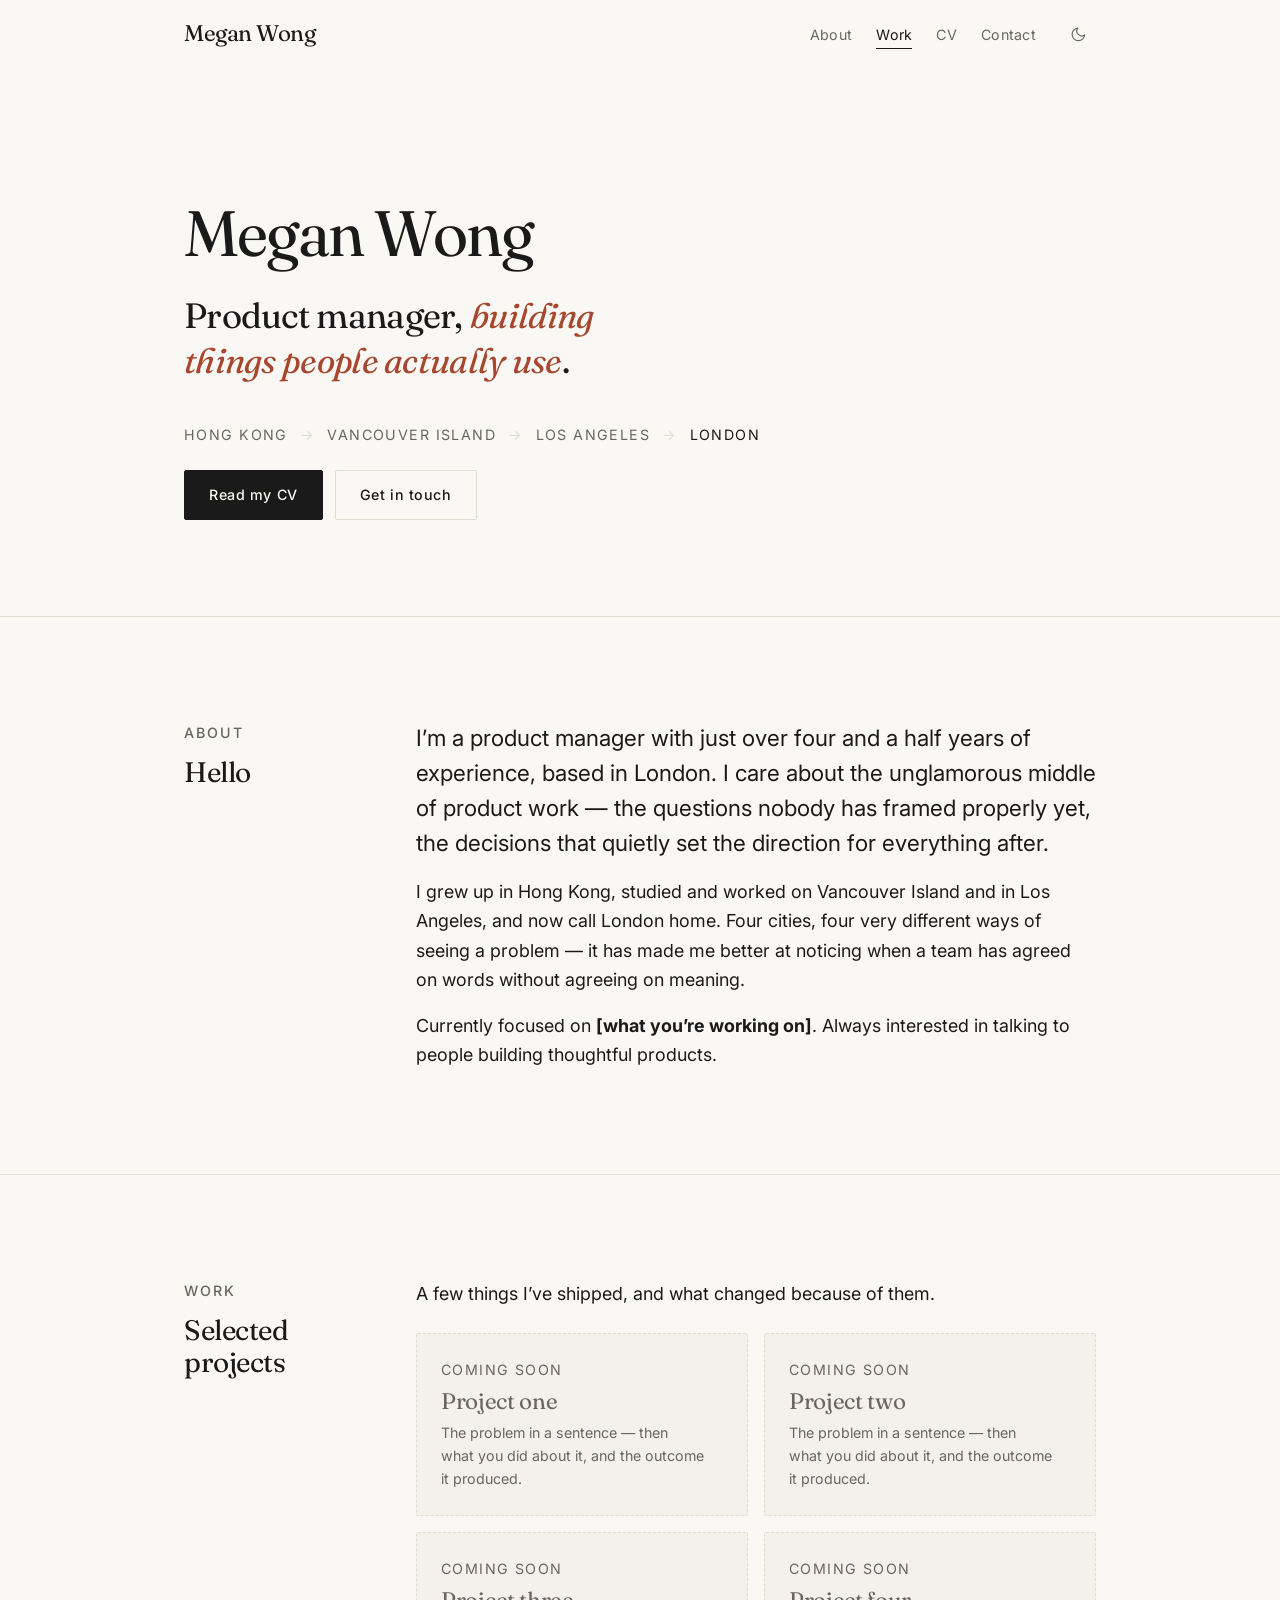
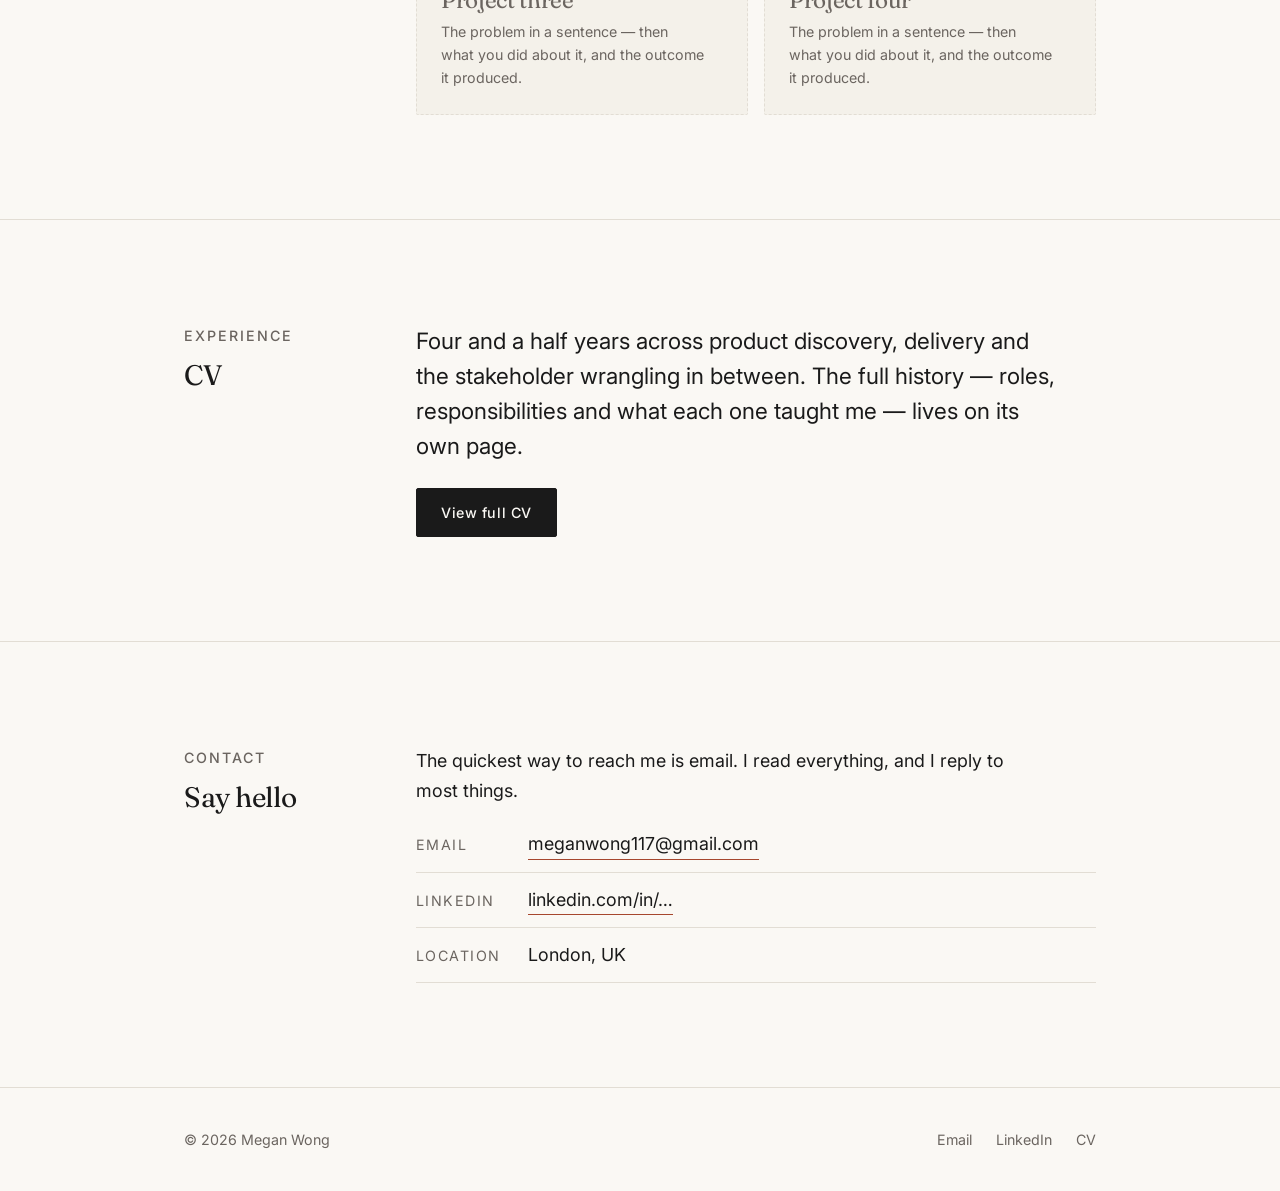
==== index.html @ 3a2e842f "Build site layout and theme, plus GitHub Pages deployment Static HTML and CSS with no build step: th" ====
<!DOCTYPE html>
<html lang="en-GB">
  <head>
    <meta charset="utf-8" />
    <meta name="viewport" content="width=device-width, initial-scale=1" />

    <title>Megan Wong — Product Manager, London</title>
    <meta
      name="description"
      content="Megan Wong is a product manager based in London, UK, by way of Hong Kong, Vancouver Island and Los Angeles."
    />
    <link rel="canonical" href="https://meganwong.me/" />

    <!-- Open Graph / social -->
    <meta property="og:type" content="website" />
    <meta property="og:site_name" content="Megan Wong" />
    <meta property="og:title" content="Megan Wong — Product Manager, London" />
    <meta
      property="og:description"
      content="Product manager based in London, UK, by way of Hong Kong, Vancouver Island and Los Angeles."
    />
    <meta property="og:url" content="https://meganwong.me/" />
    <meta property="og:locale" content="en_GB" />
    <meta name="twitter:card" content="summary" />
    <meta name="twitter:title" content="Megan Wong — Product Manager, London" />
    <meta
      name="twitter:description"
      content="Product manager based in London, UK, by way of Hong Kong, Vancouver Island and Los Angeles."
    />

    <meta name="theme-color" content="#faf8f4" media="(prefers-color-scheme: light)" />
    <meta name="theme-color" content="#16150f" media="(prefers-color-scheme: dark)" />

    <link rel="icon" href="/assets/img/favicon.svg" type="image/svg+xml" />
    <link rel="apple-touch-icon" href="/assets/img/favicon.svg" />

    <!-- Fonts. System fallbacks are declared in CSS, so the page is readable
         immediately even if these never arrive. -->
    <link rel="preconnect" href="https://fonts.googleapis.com" />
    <link rel="preconnect" href="https://fonts.gstatic.com" crossorigin />
    <link
      href="https://fonts.googleapis.com/css2?family=Fraunces:ital,opsz,wght@0,9..144,300..600;1,9..144,300..500&family=Inter:wght@400;500&display=swap"
      rel="stylesheet"
    />

    <link rel="stylesheet" href="/assets/css/style.css" />

    <!-- Applied before first paint to avoid a theme flash -->
    <script>
      (function () {
        document.documentElement.classList.add("js");
        try {
          var stored = localStorage.getItem("theme");
          if (stored === "dark" || stored === "light") {
            document.documentElement.setAttribute("data-theme", stored);
          }
        } catch (e) {}
      })();
    </script>

    <script type="application/ld+json">
      {
        "@context": "https://schema.org",
        "@type": "Person",
        "name": "Megan Wong",
        "url": "https://meganwong.me/",
        "jobTitle": "Product Manager",
        "address": {
          "@type": "PostalAddress",
          "addressLocality": "London",
          "addressCountry": "GB"
        }
      }
    </script>
  </head>

  <body>
    <a class="skip-link" href="#main">Skip to content</a>

    <header class="site-header" data-header>
      <div class="wrap site-header__inner">
        <a class="wordmark" href="/">Megan Wong</a>

        <nav class="nav" aria-label="Primary">
          <ul class="nav__list" data-nav-list>
            <li><a class="nav__link" href="#about">About</a></li>
            <li><a class="nav__link" href="#work">Work</a></li>
            <li><a class="nav__link" href="/cv/">CV</a></li>
            <li><a class="nav__link" href="#contact">Contact</a></li>
          </ul>
        </nav>

        <div class="site-header__actions">
          <button
            class="theme-toggle"
            type="button"
            data-theme-toggle
            aria-label="Switch between light and dark theme"
          >
            <svg class="icon-moon" viewBox="0 0 24 24" fill="none" stroke="currentColor" stroke-width="1.6" stroke-linecap="round" stroke-linejoin="round" aria-hidden="true">
              <path d="M21 12.79A9 9 0 1 1 11.21 3 7 7 0 0 0 21 12.79z" />
            </svg>
            <svg class="icon-sun" viewBox="0 0 24 24" fill="none" stroke="currentColor" stroke-width="1.6" stroke-linecap="round" stroke-linejoin="round" aria-hidden="true">
              <circle cx="12" cy="12" r="4" />
              <path d="M12 2v2M12 20v2M4.93 4.93l1.41 1.41M17.66 17.66l1.41 1.41M2 12h2M20 12h2M6.34 17.66l-1.41 1.41M19.07 4.93l-1.41 1.41" />
            </svg>
          </button>

          <button
            class="nav__toggle"
            type="button"
            data-nav-toggle
            aria-expanded="false"
            aria-label="Menu"
          >
            <svg class="icon-open" viewBox="0 0 24 24" fill="none" stroke="currentColor" stroke-width="1.6" stroke-linecap="round" aria-hidden="true">
              <path d="M4 7h16M4 12h16M4 17h16" />
            </svg>
            <svg class="icon-close" viewBox="0 0 24 24" fill="none" stroke="currentColor" stroke-width="1.6" stroke-linecap="round" aria-hidden="true">
              <path d="M6 6l12 12M18 6L6 18" />
            </svg>
          </button>
        </div>
      </div>
    </header>

    <main id="main">
      <!-- ============================ Hero ============================ -->
      <section class="hero">
        <div class="wrap">
          <h1 class="hero__name">Megan Wong</h1>

          <p class="hero__lede">
            Product manager, <em>building things people actually use</em>.
          </p>

          <ul class="trail" aria-label="Places I have lived">
            <li>Hong Kong</li>
            <li>Vancouver Island</li>
            <li>Los Angeles</li>
            <li>London</li>
          </ul>

          <div class="button-row">
            <a class="button" href="/cv/">Read my CV</a>
            <a class="button button--ghost" href="#contact">Get in touch</a>
          </div>
        </div>
      </section>

      <!-- ============================ About ============================ -->
      <section class="section" id="about" data-reveal>
        <div class="wrap section__grid">
          <div class="section__head">
            <span class="eyebrow">About</span>
            <h2 class="section__title">Hello</h2>
          </div>

          <div class="prose">
            <!-- TODO: replace with Megan's own words -->
            <p>
              I&rsquo;m a product manager with just over four and a half years of
              experience, based in London. I care about the unglamorous middle of
              product work &mdash; the questions nobody has framed properly yet, the
              decisions that quietly set the direction for everything after.
            </p>
            <p>
              I grew up in Hong Kong, studied and worked on Vancouver Island and in
              Los Angeles, and now call London home. Four cities, four very different
              ways of seeing a problem &mdash; it has made me better at noticing when a
              team has agreed on words without agreeing on meaning.
            </p>
            <p>
              <!-- TODO: what you're working on now, what you want next -->
              Currently focused on <strong>[what you&rsquo;re working on]</strong>. Always
              interested in talking to people building thoughtful products.
            </p>
          </div>
        </div>
      </section>

      <!-- ============================ Work ============================= -->
      <section class="section" id="work" data-reveal>
        <div class="wrap section__grid">
          <div class="section__head">
            <span class="eyebrow">Work</span>
            <h2 class="section__title">Selected projects</h2>
          </div>

          <div>
            <p class="prose mb-m">
              <!-- TODO: replace or delete this intro -->
              A few things I&rsquo;ve shipped, and what changed because of them.
            </p>

            <!-- TODO: replace each card. Keep the structure, swap the words.
                 Delete .card--placeholder once a card has real content. -->
            <ul class="cards">
              <li class="card card--placeholder">
                <span class="card__meta">Coming soon</span>
                <h3 class="card__title">Project one</h3>
                <p class="card__body">
                  The problem in a sentence &mdash; then what you did about it, and
                  the outcome it produced.
                </p>
              </li>

              <li class="card card--placeholder">
                <span class="card__meta">Coming soon</span>
                <h3 class="card__title">Project two</h3>
                <p class="card__body">
                  The problem in a sentence &mdash; then what you did about it, and
                  the outcome it produced.
                </p>
              </li>

              <li class="card card--placeholder">
                <span class="card__meta">Coming soon</span>
                <h3 class="card__title">Project three</h3>
                <p class="card__body">
                  The problem in a sentence &mdash; then what you did about it, and
                  the outcome it produced.
                </p>
              </li>

              <li class="card card--placeholder">
                <span class="card__meta">Coming soon</span>
                <h3 class="card__title">Project four</h3>
                <p class="card__body">
                  The problem in a sentence &mdash; then what you did about it, and
                  the outcome it produced.
                </p>
              </li>
            </ul>
          </div>
        </div>
      </section>

      <!-- ============================= CV ============================== -->
      <section class="section" id="cv" data-reveal>
        <div class="wrap section__grid">
          <div class="section__head">
            <span class="eyebrow">Experience</span>
            <h2 class="section__title">CV</h2>
          </div>

          <div class="prose">
            <p>
              Four and a half years across product discovery, delivery and the
              stakeholder wrangling in between. The full history &mdash; roles,
              responsibilities and what each one taught me &mdash; lives on its own
              page.
            </p>

            <div class="button-row">
              <a class="button" href="/cv/">View full CV</a>
              <!-- TODO: uncomment once assets/megan-wong-cv.pdf exists
              <a class="button button--ghost" href="/assets/megan-wong-cv.pdf" download>
                Download PDF
              </a>
              -->
            </div>
          </div>
        </div>
      </section>

      <!-- =========================== Contact =========================== -->
      <section class="section" id="contact" data-reveal>
        <div class="wrap section__grid">
          <div class="section__head">
            <span class="eyebrow">Contact</span>
            <h2 class="section__title">Say hello</h2>
          </div>

          <div>
            <p class="prose mb-m">
              The quickest way to reach me is email. I read everything, and I reply to
              most things.
            </p>

            <ul class="linklist">
              <li class="linklist__row">
                <span class="linklist__label">Email</span>
                <a class="link" href="mailto:meganwong117@gmail.com">meganwong117@gmail.com</a>
              </li>
              <li class="linklist__row">
                <span class="linklist__label">LinkedIn</span>
                <!-- TODO: replace with your LinkedIn URL -->
                <a class="link" href="https://www.linkedin.com/in/" rel="me noopener">
                  linkedin.com/in/&hellip;
                </a>
              </li>
              <li class="linklist__row">
                <span class="linklist__label">Location</span>
                <span>London, UK</span>
              </li>
            </ul>
          </div>
        </div>
      </section>
    </main>

    <footer class="site-footer">
      <div class="wrap site-footer__inner">
        <p class="m-0">
          &copy; <span data-year>2026</span> Megan Wong
        </p>

        <ul class="site-footer__links">
          <li><a href="mailto:meganwong117@gmail.com">Email</a></li>
          <!-- TODO: replace with your LinkedIn URL -->
          <li><a href="https://www.linkedin.com/in/" rel="me noopener">LinkedIn</a></li>
          <li><a href="/cv/">CV</a></li>
        </ul>
      </div>
    </footer>

    <script src="/assets/js/main.js" defer></script>
  </body>
</html>
---- assets/css/style.css ----
/* =========================================================================
   meganwong.me
   Editorial & minimal. Warm paper, ink text, serif display, rust accent.

   Contents
     1. Tokens
     2. Reset & base
     3. Layout primitives
     4. Header & nav
     5. Hero
     6. Sections & prose
     7. Components (cards, buttons, links, meta)
     8. CV page
     9. Footer
    10. Motion & reveal
    11. Dark mode
    12. Print
   ========================================================================= */

/* ---------- 1. Tokens ---------------------------------------------------- */

:root {
  /* Colour */
  --paper: #faf8f4;
  --paper-raised: #f4f1ea;
  --ink: #1a1a1a;
  --muted: #6b6560;
  --rule: #e2ddd4;
  --accent: #a6472e;
  --accent-soft: rgba(166, 71, 46, 0.1);
  /* Text that sits on top of --accent. Flips in dark mode. */
  --on-accent: #ffffff;

  /* Type */
  --font-display: "Fraunces", "Iowan Old Style", "Palatino Linotype", Georgia,
    "Times New Roman", serif;
  --font-body: "Inter", system-ui, -apple-system, "Segoe UI", Roboto,
    "Helvetica Neue", Arial, sans-serif;

  /* Fluid type scale, ~1.25 ratio */
  --step--1: clamp(0.83rem, 0.81rem + 0.1vw, 0.89rem);
  --step-0: clamp(1rem, 0.96rem + 0.2vw, 1.13rem);
  --step-1: clamp(1.2rem, 1.13rem + 0.35vw, 1.41rem);
  --step-2: clamp(1.44rem, 1.32rem + 0.6vw, 1.76rem);
  --step-3: clamp(1.73rem, 1.53rem + 1vw, 2.2rem);
  --step-4: clamp(2.07rem, 1.75rem + 1.6vw, 2.75rem);
  --step-5: clamp(2.49rem, 1.97rem + 2.6vw, 4rem);

  /* Space, 4px base */
  --space-3xs: 0.25rem;
  --space-2xs: 0.5rem;
  --space-xs: 0.75rem;
  --space-s: 1rem;
  --space-m: 1.5rem;
  --space-l: 2.5rem;
  --space-xl: 4rem;
  --space-2xl: 6rem;
  --space-3xl: 8rem;

  /* Measure */
  --measure: 68ch;
  --width-page: 62rem;

  /* Misc */
  --radius: 2px;
  --transition: 180ms cubic-bezier(0.2, 0, 0.2, 1);

  color-scheme: light;
}

/* ---------- 2. Reset & base --------------------------------------------- */

*,
*::before,
*::after {
  box-sizing: border-box;
}

html {
  -webkit-text-size-adjust: 100%;
  scroll-behavior: smooth;
  /* Sticky header clearance for anchor jumps */
  scroll-padding-top: 5.5rem;
}

body {
  margin: 0;
  background-color: var(--paper);
  color: var(--ink);
  font-family: var(--font-body);
  font-size: var(--step-0);
  line-height: 1.65;
  font-synthesis-weight: none;
  -webkit-font-smoothing: antialiased;
  text-rendering: optimizeLegibility;
  /* Belt and braces against horizontal overflow on narrow viewports */
  overflow-x: hidden;
}

h1,
h2,
h3,
h4 {
  font-family: var(--font-display);
  font-weight: 400;
  line-height: 1.12;
  letter-spacing: -0.015em;
  text-wrap: balance;
  margin: 0;
}

p,
li {
  text-wrap: pretty;
}

p {
  margin: 0 0 var(--space-s);
}

img,
svg {
  max-width: 100%;
  height: auto;
  display: block;
}

ul,
ol {
  margin: 0;
  padding: 0;
}

a {
  color: inherit;
}

:focus-visible {
  outline: 2px solid var(--accent);
  outline-offset: 3px;
  border-radius: var(--radius);
}

::selection {
  background: var(--accent-soft);
  color: var(--ink);
}

.skip-link {
  position: absolute;
  top: var(--space-2xs);
  left: var(--space-2xs);
  z-index: 100;
  padding: var(--space-2xs) var(--space-s);
  background: var(--ink);
  color: var(--paper);
  font-size: var(--step--1);
  text-decoration: none;
  border-radius: var(--radius);
  transform: translateY(-200%);
  transition: transform var(--transition);
}

.skip-link:focus {
  transform: translateY(0);
}

.visually-hidden {
  position: absolute;
  width: 1px;
  height: 1px;
  padding: 0;
  margin: -1px;
  overflow: hidden;
  clip: rect(0 0 0 0);
  white-space: nowrap;
  border: 0;
}

/* ---------- 3. Layout primitives ---------------------------------------- */

.wrap {
  width: 100%;
  max-width: var(--width-page);
  margin-inline: auto;
  padding-inline: var(--space-m);
}

@media (min-width: 40em) {
  .wrap {
    padding-inline: var(--space-l);
  }
}

.prose {
  max-width: var(--measure);
}

.section {
  padding-block: var(--space-2xl);
  border-top: 1px solid var(--rule);
}

.section:first-of-type {
  border-top: 0;
}

@media (min-width: 60em) {
  .section {
    padding-block: 6.5rem;
  }
}

/* Section label + heading pairing.
   Two columns on wide screens, stacked below. */
.section__head {
  margin-bottom: var(--space-l);
}

@media (min-width: 60em) {
  .section__grid {
    display: grid;
    grid-template-columns: 12rem 1fr;
    gap: var(--space-l);
    align-items: start;
  }

  .section__grid .section__head {
    margin-bottom: 0;
    position: sticky;
    top: 6rem;
  }
}

/* Small spacing utilities, used sparingly */
.m-0 {
  margin: 0;
}

.mb-m {
  margin-bottom: var(--space-m);
}

.eyebrow {
  display: block;
  font-family: var(--font-body);
  font-size: var(--step--1);
  font-weight: 500;
  letter-spacing: 0.14em;
  text-transform: uppercase;
  color: var(--muted);
  margin-bottom: var(--space-xs);
}

/* ---------- 4. Header & nav --------------------------------------------- */

.site-header {
  position: sticky;
  top: 0;
  z-index: 50;
  /* Solid first, so browsers without color-mix still get an opaque header
     rather than text scrolling through it. */
  background-color: var(--paper);
  background-color: color-mix(in srgb, var(--paper) 88%, transparent);
  backdrop-filter: saturate(180%) blur(12px);
  -webkit-backdrop-filter: saturate(180%) blur(12px);
  border-bottom: 1px solid transparent;
  transition: border-color var(--transition);
}

/* main.js adds .is-scrolled once the page moves */
.site-header.is-scrolled {
  border-bottom-color: var(--rule);
}

.site-header__inner {
  display: flex;
  align-items: center;
  gap: var(--space-m);
  min-height: 4.25rem;
}

/* Wordmark sits left; nav and actions group to the right */
.site-header__inner .nav {
  margin-left: auto;
}

.site-header__actions {
  display: flex;
  align-items: center;
  gap: var(--space-3xs);
}

.wordmark {
  font-family: var(--font-display);
  font-size: var(--step-1);
  letter-spacing: -0.02em;
  text-decoration: none;
  white-space: nowrap;
}

.wordmark:hover {
  color: var(--accent);
}

.nav__list {
  display: flex;
  align-items: center;
  gap: var(--space-m);
  list-style: none;
}

.nav__link {
  position: relative;
  font-size: var(--step--1);
  letter-spacing: 0.02em;
  text-decoration: none;
  color: var(--muted);
  padding-block: var(--space-3xs);
  transition: color var(--transition);
}

.nav__link::after {
  content: "";
  position: absolute;
  left: 0;
  bottom: -2px;
  width: 100%;
  height: 1px;
  background: currentColor;
  transform: scaleX(0);
  transform-origin: left;
  transition: transform var(--transition);
}

.nav__link:hover,
.nav__link:focus-visible {
  color: var(--ink);
}

.nav__link:hover::after,
.nav__link[aria-current="true"]::after {
  transform: scaleX(1);
}

/* main.js sets aria-current on the section in view */
.nav__link[aria-current="true"] {
  color: var(--ink);
}

/* Mobile nav toggle */
.nav__toggle {
  display: none;
  align-items: center;
  justify-content: center;
  width: 2.5rem;
  height: 2.5rem;
  margin-right: calc(var(--space-2xs) * -1);
  padding: 0;
  background: none;
  border: 0;
  color: var(--ink);
  cursor: pointer;
}

.nav__toggle svg {
  width: 1.25rem;
  height: 1.25rem;
}

.nav__toggle .icon-close {
  display: none;
}

.nav__toggle[aria-expanded="true"] .icon-open {
  display: none;
}

.nav__toggle[aria-expanded="true"] .icon-close {
  display: block;
}

@media (max-width: 39.99em) {
  .nav__toggle {
    display: flex;
  }

  .nav__list {
    display: none;
    position: absolute;
    top: 100%;
    left: 0;
    right: 0;
    flex-direction: column;
    align-items: stretch;
    gap: 0;
    padding: var(--space-2xs) var(--space-m) var(--space-s);
    background: var(--paper);
    border-bottom: 1px solid var(--rule);
  }

  .nav__list.is-open {
    display: flex;
  }

  .nav__link {
    display: block;
    padding-block: var(--space-xs);
    font-size: var(--step-0);
    border-bottom: 1px solid var(--rule);
  }

  .nav__list li:last-child .nav__link {
    border-bottom: 0;
  }

  .nav__link::after {
    display: none;
  }
}

/* ---------- 5. Hero ------------------------------------------------------ */

.hero {
  padding-block: var(--space-2xl) var(--space-xl);
}

@media (min-width: 60em) {
  .hero {
    padding-block: var(--space-3xl) var(--space-2xl);
  }
}

.hero__name {
  font-size: var(--step-5);
  letter-spacing: -0.03em;
  margin-bottom: var(--space-m);
}

.hero__lede {
  font-family: var(--font-display);
  font-size: var(--step-3);
  line-height: 1.28;
  letter-spacing: -0.02em;
  max-width: 22ch;
  margin-bottom: var(--space-l);
}

.hero__lede em {
  font-style: italic;
  color: var(--accent);
}

/* The four-cities line. Semantic text, wraps gracefully. */
.trail {
  display: flex;
  flex-wrap: wrap;
  align-items: center;
  gap: var(--space-2xs) var(--space-xs);
  list-style: none;
  font-size: var(--step--1);
  letter-spacing: 0.1em;
  text-transform: uppercase;
  color: var(--muted);
}

.trail li {
  display: flex;
  align-items: center;
  gap: var(--space-xs);
}

.trail li:not(:last-child)::after {
  content: "\2192"; /* → */
  color: var(--rule);
}

.trail li:last-child {
  color: var(--ink);
}

/* ---------- 6. Sections & prose ----------------------------------------- */

.section__title {
  font-size: var(--step-4);
  margin-bottom: var(--space-m);
}

@media (min-width: 60em) {
  .section__grid .section__title {
    font-size: var(--step-2);
  }
}

.prose p {
  margin-bottom: var(--space-s);
}

.prose p:last-child {
  margin-bottom: 0;
}

.prose > p:first-child {
  font-size: var(--step-1);
  line-height: 1.55;
}

/* Inline text link */
.link {
  color: var(--ink);
  text-decoration: none;
  background-image: linear-gradient(var(--accent), var(--accent));
  background-repeat: no-repeat;
  background-position: 0 100%;
  background-size: 100% 1px;
  padding-bottom: 1px;
  transition: background-size var(--transition), color var(--transition);
}

.link:hover,
.link:focus-visible {
  color: var(--accent);
  background-size: 100% 2px;
}

/* ---------- 7. Components ------------------------------------------------ */

/* Button */
.button {
  display: inline-flex;
  align-items: center;
  gap: var(--space-2xs);
  padding: var(--space-xs) var(--space-m);
  font-family: var(--font-body);
  font-size: var(--step--1);
  font-weight: 500;
  letter-spacing: 0.04em;
  text-decoration: none;
  color: var(--paper);
  background: var(--ink);
  border: 1px solid var(--ink);
  border-radius: var(--radius);
  transition: background-color var(--transition), color var(--transition),
    border-color var(--transition);
}

.button:hover,
.button:focus-visible {
  background: var(--accent);
  border-color: var(--accent);
  color: var(--on-accent);
}

.button--ghost {
  color: var(--ink);
  background: transparent;
  border-color: var(--rule);
}

.button--ghost:hover,
.button--ghost:focus-visible {
  background: transparent;
  color: var(--accent);
  border-color: var(--accent);
}

.button-row {
  display: flex;
  flex-wrap: wrap;
  gap: var(--space-xs);
  margin-top: var(--space-m);
}

/* Project cards */
.cards {
  display: grid;
  gap: var(--space-s);
  list-style: none;
}

@media (min-width: 48em) {
  .cards {
    grid-template-columns: repeat(2, 1fr);
  }
}

.card {
  display: flex;
  flex-direction: column;
  gap: var(--space-2xs);
  padding: var(--space-m);
  background: var(--paper-raised);
  border: 1px solid var(--rule);
  border-radius: var(--radius);
  transition: border-color var(--transition), transform var(--transition);
}

.card:hover {
  border-color: var(--accent);
}

.card__title {
  font-size: var(--step-1);
}

.card__meta {
  font-size: var(--step--1);
  letter-spacing: 0.1em;
  text-transform: uppercase;
  color: var(--muted);
}

.card__body {
  margin: 0;
  color: var(--muted);
  font-size: var(--step--1);
  line-height: 1.6;
}

.card--placeholder {
  border-style: dashed;
}

.card--placeholder .card__title {
  color: var(--muted);
}

/* Definition-style contact list */
.linklist {
  display: grid;
  gap: var(--space-xs);
  list-style: none;
}

.linklist__row {
  display: flex;
  flex-wrap: wrap;
  align-items: baseline;
  gap: var(--space-2xs) var(--space-s);
  padding-bottom: var(--space-xs);
  border-bottom: 1px solid var(--rule);
}

.linklist__label {
  flex: 0 0 6rem;
  font-size: var(--step--1);
  letter-spacing: 0.1em;
  text-transform: uppercase;
  color: var(--muted);
}

/* ---------- 8. CV page --------------------------------------------------- */

.page-header {
  padding-block: var(--space-xl) var(--space-l);
}

.page-header__title {
  font-size: var(--step-5);
  letter-spacing: -0.03em;
  margin-bottom: var(--space-s);
}

.page-header__sub {
  color: var(--muted);
  max-width: var(--measure);
  margin: 0;
}

.roles {
  display: grid;
  gap: var(--space-l);
  list-style: none;
}

.role {
  display: grid;
  gap: var(--space-2xs);
}

@media (min-width: 48em) {
  .role {
    grid-template-columns: 9rem 1fr;
    gap: var(--space-s);
  }
}

.role__dates {
  font-size: var(--step--1);
  letter-spacing: 0.06em;
  color: var(--muted);
  font-variant-numeric: tabular-nums;
  padding-top: 0.35em;
}

.role__title {
  font-size: var(--step-1);
  margin-bottom: var(--space-3xs);
}

.role__org {
  display: block;
  font-family: var(--font-body);
  font-size: var(--step--1);
  letter-spacing: 0.08em;
  text-transform: uppercase;
  color: var(--accent);
  margin-bottom: var(--space-2xs);
}

.role__points {
  padding-left: 1.1em;
  color: var(--muted);
  font-size: var(--step--1);
  line-height: 1.7;
}

.role__points li {
  margin-bottom: var(--space-3xs);
}

/* Skills / education compact rows */
.taglist {
  display: flex;
  flex-wrap: wrap;
  gap: var(--space-2xs);
  list-style: none;
}

.taglist li {
  padding: var(--space-3xs) var(--space-2xs);
  font-size: var(--step--1);
  color: var(--muted);
  background: var(--paper-raised);
  border: 1px solid var(--rule);
  border-radius: var(--radius);
}

/* ---------- 9. Footer ---------------------------------------------------- */

.site-footer {
  padding-block: var(--space-l);
  border-top: 1px solid var(--rule);
  font-size: var(--step--1);
  color: var(--muted);
}

.site-footer__inner {
  display: flex;
  flex-wrap: wrap;
  align-items: center;
  justify-content: space-between;
  gap: var(--space-s);
}

.site-footer a {
  color: var(--muted);
  text-decoration: none;
  transition: color var(--transition);
}

.site-footer a:hover,
.site-footer a:focus-visible {
  color: var(--accent);
}

.site-footer__links {
  display: flex;
  flex-wrap: wrap;
  gap: var(--space-m);
  list-style: none;
}

/* ---------- 10. Motion & reveal ------------------------------------------ */

/* Only hide content when JS is present to reveal it again — otherwise a
   failed script would leave the page blank. */
.js [data-reveal] {
  opacity: 0;
  transform: translateY(12px);
  transition: opacity 600ms cubic-bezier(0.2, 0, 0.2, 1),
    transform 600ms cubic-bezier(0.2, 0, 0.2, 1);
}

.js [data-reveal].is-visible {
  opacity: 1;
  transform: none;
}

@media (prefers-reduced-motion: reduce) {
  html {
    scroll-behavior: auto;
  }

  *,
  *::before,
  *::after {
    animation-duration: 0.01ms !important;
    animation-iteration-count: 1 !important;
    transition-duration: 0.01ms !important;
    scroll-behavior: auto !important;
  }

  .js [data-reveal] {
    opacity: 1;
    transform: none;
  }
}

/* ---------- 11. Dark mode ------------------------------------------------ */

/* Dark is tokens-only: every component reads --ink/--paper/--accent, so
   nothing below section 11 needs a dark-specific rule.

   Two entry points, same values:
     - OS preference, unless the visitor has explicitly chosen light
     - data-theme="dark" set by the header toggle (persisted in localStorage) */

@media (prefers-color-scheme: dark) {
  :root:not([data-theme="light"]) {
    --paper: #16150f;
    --paper-raised: #1e1d16;
    --ink: #f2efe8;
    --muted: #a8a298;
    --rule: #34322a;
    --accent: #e59777;
    --accent-soft: rgba(229, 151, 119, 0.14);
    --on-accent: #16150f;

    color-scheme: dark;
  }
}

:root[data-theme="dark"] {
  --paper: #16150f;
  --paper-raised: #1e1d16;
  --ink: #f2efe8;
  --muted: #a8a298;
  --rule: #34322a;
  --accent: #e59777;
  --accent-soft: rgba(229, 151, 119, 0.14);
  --on-accent: #16150f;

  color-scheme: dark;
}

/* Theme toggle button */
.theme-toggle {
  display: inline-flex;
  align-items: center;
  justify-content: center;
  width: 2.25rem;
  height: 2.25rem;
  padding: 0;
  background: none;
  border: 1px solid transparent;
  border-radius: 50%;
  color: var(--muted);
  cursor: pointer;
  transition: color var(--transition), border-color var(--transition);
}

.theme-toggle:hover,
.theme-toggle:focus-visible {
  color: var(--ink);
  border-color: var(--rule);
}

.theme-toggle svg {
  width: 1.05rem;
  height: 1.05rem;
}

/* Show the icon for the theme you would switch *to* */
.theme-toggle .icon-moon {
  display: block;
}

.theme-toggle .icon-sun {
  display: none;
}

@media (prefers-color-scheme: dark) {
  :root:not([data-theme="light"]) .theme-toggle .icon-moon {
    display: none;
  }

  :root:not([data-theme="light"]) .theme-toggle .icon-sun {
    display: block;
  }
}

:root[data-theme="dark"] .theme-toggle .icon-moon {
  display: none;
}

:root[data-theme="dark"] .theme-toggle .icon-sun {
  display: block;
}

:root[data-theme="light"] .theme-toggle .icon-moon {
  display: block;
}

:root[data-theme="light"] .theme-toggle .icon-sun {
  display: none;
}

/* No JS means no toggle — hide rather than show a dead control */
html:not(.js) .theme-toggle {
  display: none;
}

/* ---------- 12. Print ---------------------------------------------------- */

@media print {
  @page {
    margin: 14mm 14mm;
  }

  :root {
    --paper: #fff;
    --paper-raised: #fff;
    --ink: #000;
    --muted: #333;
    --rule: #ccc;
    --accent: #000;
  }

  html {
    font-size: 10.5pt;
  }

  body {
    background: #fff;
    color: #000;
  }

  .site-header,
  .site-footer,
  .nav,
  .skip-link,
  .button-row,
  .no-print {
    display: none !important;
  }

  .wrap {
    max-width: none;
    padding-inline: 0;
  }

  .section {
    padding-block: 0 var(--space-m);
    border-top: 0;
    break-inside: avoid;
  }

  .section__grid {
    display: block;
  }

  .section__grid .section__head {
    position: static;
    margin-bottom: var(--space-2xs);
  }

  .page-header {
    padding-block: 0 var(--space-s);
  }

  .role,
  .card {
    break-inside: avoid;
  }

  .card,
  .taglist li {
    background: none;
  }

  .js [data-reveal] {
    opacity: 1 !important;
    transform: none !important;
  }

  .theme-toggle {
    display: none !important;
  }

  a {
    text-decoration: none;
  }

  /* Print the destination of meaningful links */
  .prose a[href^="http"]::after,
  .linklist a[href^="http"]::after {
    content: " (" attr(href) ")";
    font-size: 0.85em;
    color: #555;
  }
}
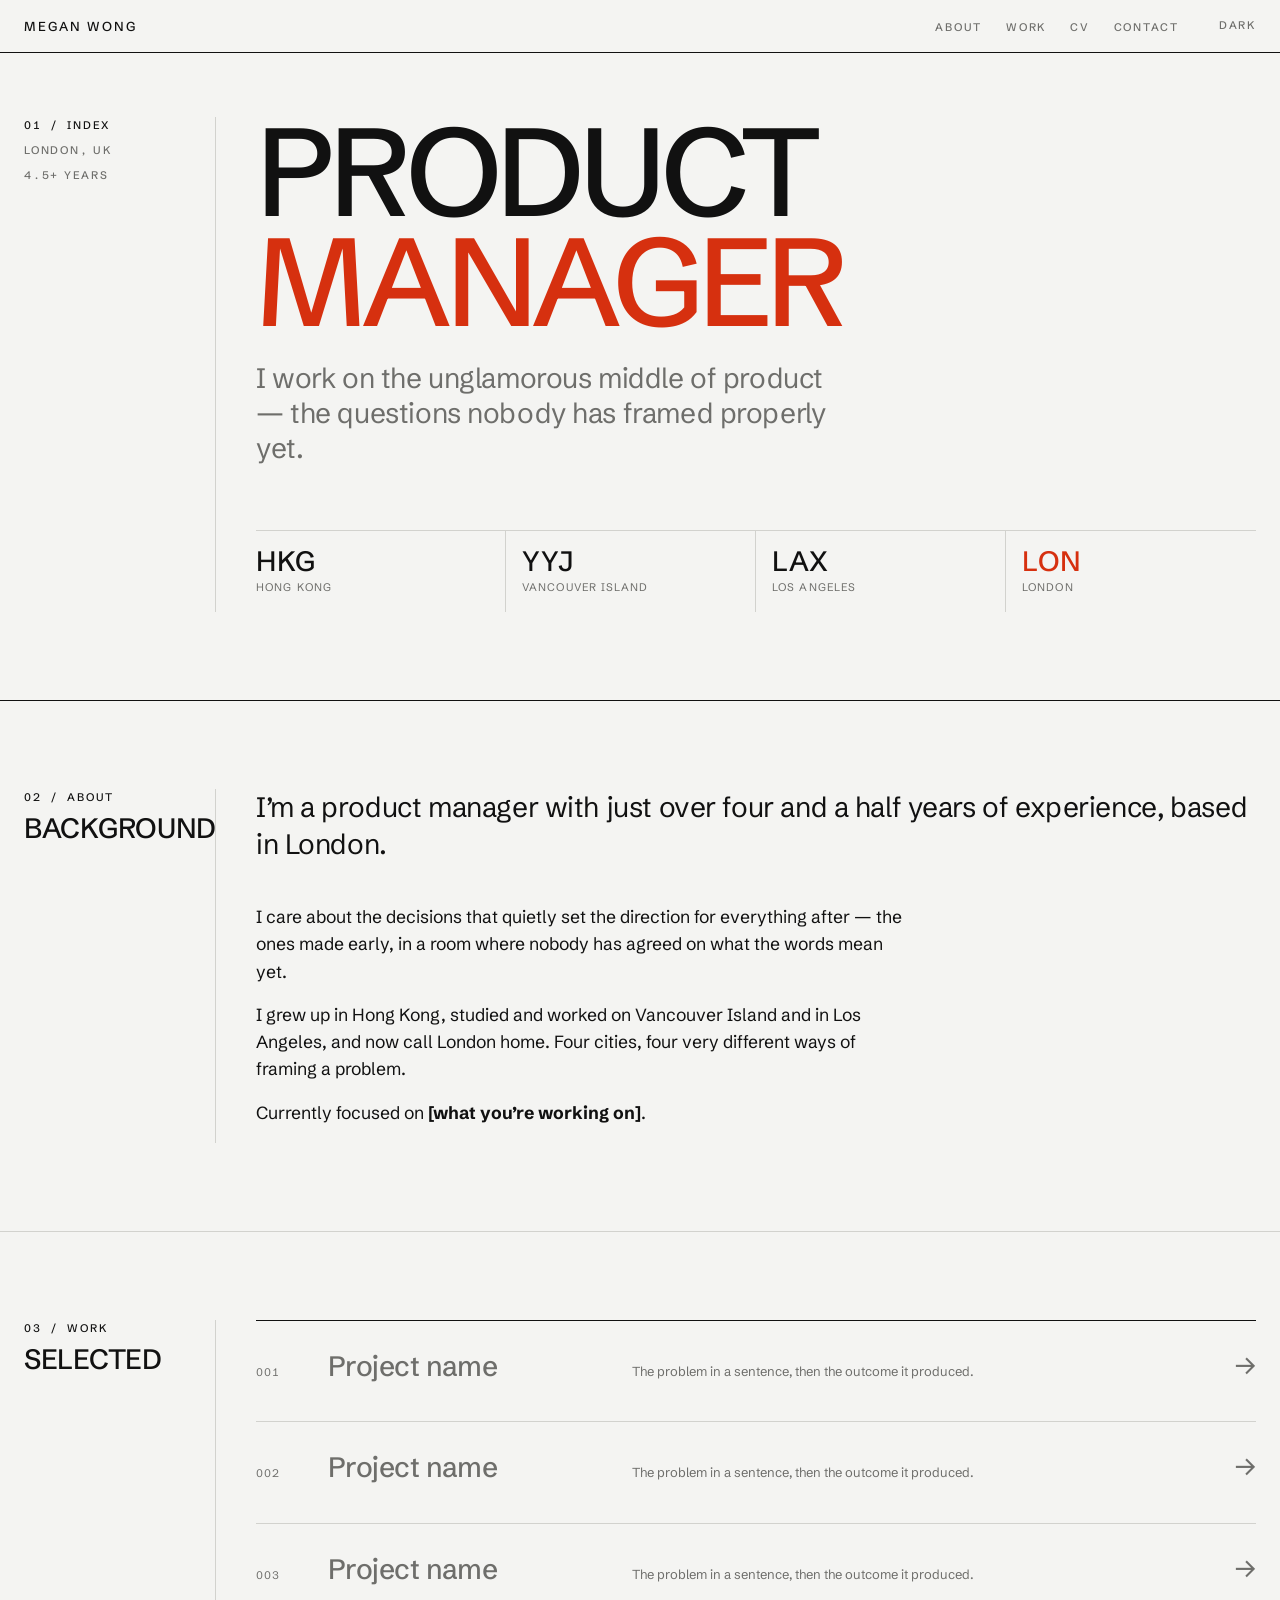
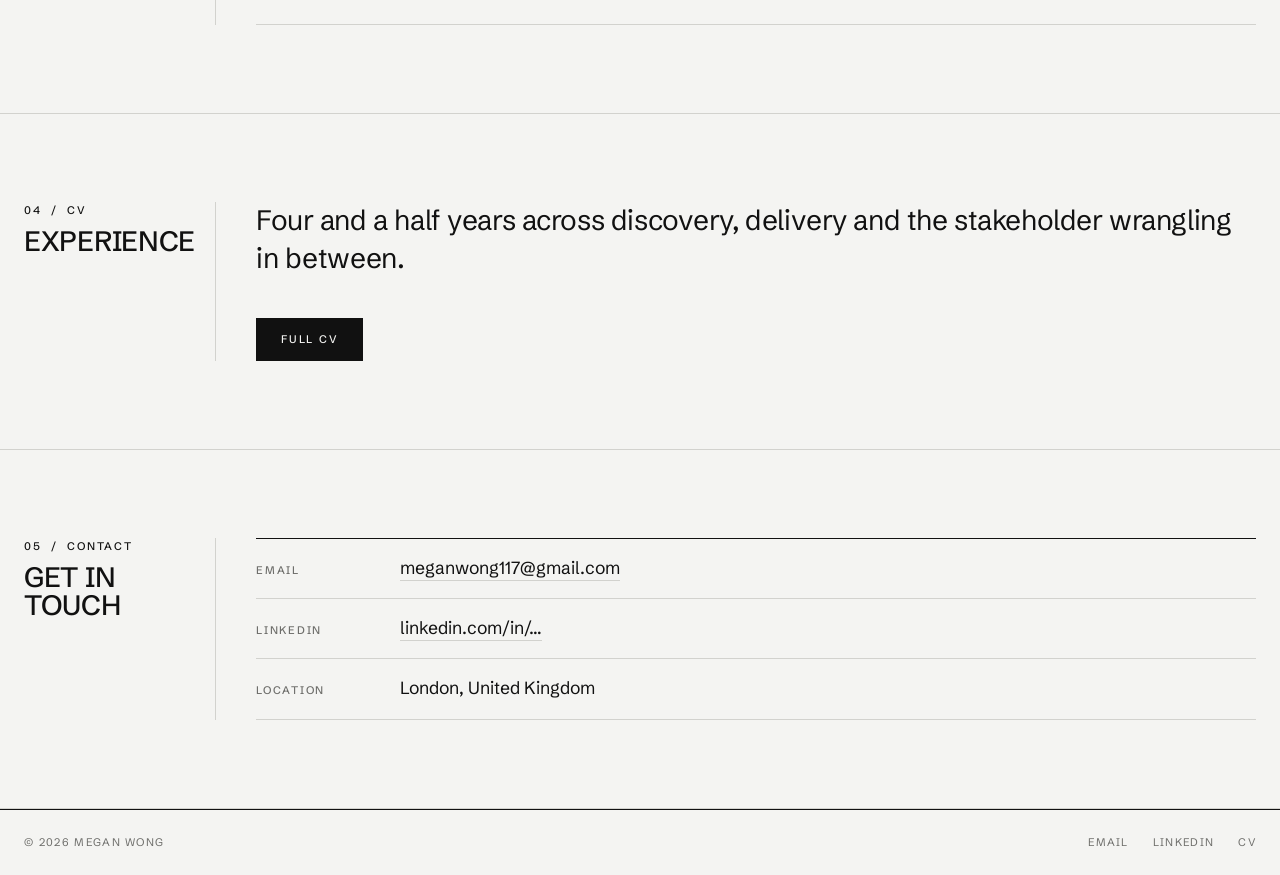
==== commit 11e3a458: "Redesign: Swiss grid layout, Schibsted Grotesk throughout The previous design read as generic - it s" ====
--- a/index.html
+++ b/index.html
@@ -11,7 +11,6 @@
     />
     <link rel="canonical" href="https://meganwong.me/" />
 
-    <!-- Open Graph / social -->
     <meta property="og:type" content="website" />
     <meta property="og:site_name" content="Megan Wong" />
     <meta property="og:title" content="Megan Wong — Product Manager, London" />
@@ -28,18 +27,16 @@
       content="Product manager based in London, UK, by way of Hong Kong, Vancouver Island and Los Angeles."
     />
 
-    <meta name="theme-color" content="#faf8f4" media="(prefers-color-scheme: light)" />
-    <meta name="theme-color" content="#16150f" media="(prefers-color-scheme: dark)" />
+    <meta name="theme-color" content="#f4f4f2" media="(prefers-color-scheme: light)" />
+    <meta name="theme-color" content="#0e0e0d" media="(prefers-color-scheme: dark)" />
 
     <link rel="icon" href="/assets/img/favicon.svg" type="image/svg+xml" />
     <link rel="apple-touch-icon" href="/assets/img/favicon.svg" />
 
-    <!-- Fonts. System fallbacks are declared in CSS, so the page is readable
-         immediately even if these never arrive. -->
     <link rel="preconnect" href="https://fonts.googleapis.com" />
     <link rel="preconnect" href="https://fonts.gstatic.com" crossorigin />
     <link
-      href="https://fonts.googleapis.com/css2?family=Fraunces:ital,opsz,wght@0,9..144,300..600;1,9..144,300..500&family=Inter:wght@400;500&display=swap"
+      href="https://fonts.googleapis.com/css2?family=Schibsted+Grotesk:ital,wght@0,400..900;1,400..900&display=swap"
       rel="stylesheet"
     />
 
@@ -77,7 +74,7 @@
   <body>
     <a class="skip-link" href="#main">Skip to content</a>
 
-    <header class="site-header" data-header>
+    <header class="site-header">
       <div class="wrap site-header__inner">
         <a class="wordmark" href="/">Megan Wong</a>
 
@@ -91,19 +88,8 @@
         </nav>
 
         <div class="site-header__actions">
-          <button
-            class="theme-toggle"
-            type="button"
-            data-theme-toggle
-            aria-label="Switch between light and dark theme"
-          >
-            <svg class="icon-moon" viewBox="0 0 24 24" fill="none" stroke="currentColor" stroke-width="1.6" stroke-linecap="round" stroke-linejoin="round" aria-hidden="true">
-              <path d="M21 12.79A9 9 0 1 1 11.21 3 7 7 0 0 0 21 12.79z" />
-            </svg>
-            <svg class="icon-sun" viewBox="0 0 24 24" fill="none" stroke="currentColor" stroke-width="1.6" stroke-linecap="round" stroke-linejoin="round" aria-hidden="true">
-              <circle cx="12" cy="12" r="4" />
-              <path d="M12 2v2M12 20v2M4.93 4.93l1.41 1.41M17.66 17.66l1.41 1.41M2 12h2M20 12h2M6.34 17.66l-1.41 1.41M19.07 4.93l-1.41 1.41" />
-            </svg>
+          <button class="theme-toggle" type="button" data-theme-toggle>
+            <span data-theme-label>Dark</span>
           </button>
 
           <button
@@ -111,149 +97,159 @@
             type="button"
             data-nav-toggle
             aria-expanded="false"
-            aria-label="Menu"
           >
-            <svg class="icon-open" viewBox="0 0 24 24" fill="none" stroke="currentColor" stroke-width="1.6" stroke-linecap="round" aria-hidden="true">
-              <path d="M4 7h16M4 12h16M4 17h16" />
-            </svg>
-            <svg class="icon-close" viewBox="0 0 24 24" fill="none" stroke="currentColor" stroke-width="1.6" stroke-linecap="round" aria-hidden="true">
-              <path d="M6 6l12 12M18 6L6 18" />
-            </svg>
+            <span class="label-open">Menu</span>
+            <span class="label-close">Close</span>
           </button>
         </div>
       </div>
     </header>
 
     <main id="main">
-      <!-- ============================ Hero ============================ -->
+      <!-- ===================== 01 — Index ====================== -->
       <section class="hero">
-        <div class="wrap">
-          <h1 class="hero__name">Megan Wong</h1>
-
-          <p class="hero__lede">
-            Product manager, <em>building things people actually use</em>.
-          </p>
-
-          <ul class="trail" aria-label="Places I have lived">
-            <li>Hong Kong</li>
-            <li>Vancouver Island</li>
-            <li>Los Angeles</li>
-            <li>London</li>
-          </ul>
-
-          <div class="button-row">
-            <a class="button" href="/cv/">Read my CV</a>
-            <a class="button button--ghost" href="#contact">Get in touch</a>
-          </div>
-        </div>
-      </section>
-
-      <!-- ============================ About ============================ -->
-      <section class="section" id="about" data-reveal>
-        <div class="wrap section__grid">
-          <div class="section__head">
-            <span class="eyebrow">About</span>
-            <h2 class="section__title">Hello</h2>
-          </div>
-
-          <div class="prose">
+        <div class="wrap split">
+          <div class="split__label hero__label">
+            <span class="meta meta--ink">01 &nbsp;/&nbsp; Index</span>
+            <span class="meta">London, UK</span>
+            <span class="meta">4.5+ years</span>
+          </div>
+
+          <div class="split__body">
+            <h1 class="hero__display">
+              <span>Product</span>
+              <span class="is-accent">Manager</span>
+            </h1>
+
+            <p class="hero__lede">
+              <!-- TODO: replace with your own one-liner -->
+              I work on the unglamorous middle of product — the questions nobody
+              has framed properly yet.
+            </p>
+
+            <ul class="trail" aria-label="Places I have lived">
+              <li>
+                <span class="trail__code">HKG</span>
+                <span class="trail__place">Hong Kong</span>
+              </li>
+              <li>
+                <span class="trail__code">YYJ</span>
+                <span class="trail__place">Vancouver Island</span>
+              </li>
+              <li>
+                <span class="trail__code">LAX</span>
+                <span class="trail__place">Los Angeles</span>
+              </li>
+              <li>
+                <span class="trail__code">LON</span>
+                <span class="trail__place">London</span>
+              </li>
+            </ul>
+          </div>
+        </div>
+      </section>
+
+      <!-- ===================== 02 — About ====================== -->
+      <section class="band" id="about">
+        <div class="wrap split">
+          <div class="split__label">
+            <span class="meta meta--ink">02 &nbsp;/&nbsp; About</span>
+            <h2 class="band__title">Background</h2>
+          </div>
+
+          <div class="split__body">
             <!-- TODO: replace with Megan's own words -->
-            <p>
+            <p class="band__intro">
               I&rsquo;m a product manager with just over four and a half years of
-              experience, based in London. I care about the unglamorous middle of
-              product work &mdash; the questions nobody has framed properly yet, the
-              decisions that quietly set the direction for everything after.
+              experience, based in London.
             </p>
-            <p>
-              I grew up in Hong Kong, studied and worked on Vancouver Island and in
-              Los Angeles, and now call London home. Four cities, four very different
-              ways of seeing a problem &mdash; it has made me better at noticing when a
-              team has agreed on words without agreeing on meaning.
+
+            <div class="prose stack">
+              <p>
+                I care about the decisions that quietly set the direction for
+                everything after — the ones made early, in a room where nobody has
+                agreed on what the words mean yet.
+              </p>
+              <p>
+                I grew up in Hong Kong, studied and worked on Vancouver Island and
+                in Los Angeles, and now call London home. Four cities, four very
+                different ways of framing a problem.
+              </p>
+              <p>
+                <!-- TODO: what you're working on now -->
+                Currently focused on <strong>[what you&rsquo;re working on]</strong>.
+              </p>
+            </div>
+          </div>
+        </div>
+      </section>
+
+      <!-- ===================== 03 — Work ======================= -->
+      <section class="band" id="work">
+        <div class="wrap split">
+          <div class="split__label">
+            <span class="meta meta--ink">03 &nbsp;/&nbsp; Work</span>
+            <h2 class="band__title">Selected</h2>
+          </div>
+
+          <div class="split__body">
+            <!-- TODO: replace each row. Drop .row--pending once real.
+                 Wrap the inner div in <a class="row__link" href="..."> when
+                 there is somewhere to link to. -->
+            <ol class="rows">
+              <li class="row row--pending">
+                <div class="row__inner">
+                  <span class="row__num">001</span>
+                  <h3 class="row__title">Project name</h3>
+                  <p class="row__desc">
+                    The problem in a sentence, then the outcome it produced.
+                  </p>
+                  <span class="row__arrow" aria-hidden="true">&rarr;</span>
+                </div>
+              </li>
+
+              <li class="row row--pending">
+                <div class="row__inner">
+                  <span class="row__num">002</span>
+                  <h3 class="row__title">Project name</h3>
+                  <p class="row__desc">
+                    The problem in a sentence, then the outcome it produced.
+                  </p>
+                  <span class="row__arrow" aria-hidden="true">&rarr;</span>
+                </div>
+              </li>
+
+              <li class="row row--pending">
+                <div class="row__inner">
+                  <span class="row__num">003</span>
+                  <h3 class="row__title">Project name</h3>
+                  <p class="row__desc">
+                    The problem in a sentence, then the outcome it produced.
+                  </p>
+                  <span class="row__arrow" aria-hidden="true">&rarr;</span>
+                </div>
+              </li>
+            </ol>
+          </div>
+        </div>
+      </section>
+
+      <!-- ===================== 04 — CV ========================= -->
+      <section class="band" id="cv">
+        <div class="wrap split">
+          <div class="split__label">
+            <span class="meta meta--ink">04 &nbsp;/&nbsp; CV</span>
+            <h2 class="band__title">Experience</h2>
+          </div>
+
+          <div class="split__body">
+            <p class="band__intro">
+              Four and a half years across discovery, delivery and the stakeholder
+              wrangling in between.
             </p>
-            <p>
-              <!-- TODO: what you're working on now, what you want next -->
-              Currently focused on <strong>[what you&rsquo;re working on]</strong>. Always
-              interested in talking to people building thoughtful products.
-            </p>
-          </div>
-        </div>
-      </section>
-
-      <!-- ============================ Work ============================= -->
-      <section class="section" id="work" data-reveal>
-        <div class="wrap section__grid">
-          <div class="section__head">
-            <span class="eyebrow">Work</span>
-            <h2 class="section__title">Selected projects</h2>
-          </div>
-
-          <div>
-            <p class="prose mb-m">
-              <!-- TODO: replace or delete this intro -->
-              A few things I&rsquo;ve shipped, and what changed because of them.
-            </p>
-
-            <!-- TODO: replace each card. Keep the structure, swap the words.
-                 Delete .card--placeholder once a card has real content. -->
-            <ul class="cards">
-              <li class="card card--placeholder">
-                <span class="card__meta">Coming soon</span>
-                <h3 class="card__title">Project one</h3>
-                <p class="card__body">
-                  The problem in a sentence &mdash; then what you did about it, and
-                  the outcome it produced.
-                </p>
-              </li>
-
-              <li class="card card--placeholder">
-                <span class="card__meta">Coming soon</span>
-                <h3 class="card__title">Project two</h3>
-                <p class="card__body">
-                  The problem in a sentence &mdash; then what you did about it, and
-                  the outcome it produced.
-                </p>
-              </li>
-
-              <li class="card card--placeholder">
-                <span class="card__meta">Coming soon</span>
-                <h3 class="card__title">Project three</h3>
-                <p class="card__body">
-                  The problem in a sentence &mdash; then what you did about it, and
-                  the outcome it produced.
-                </p>
-              </li>
-
-              <li class="card card--placeholder">
-                <span class="card__meta">Coming soon</span>
-                <h3 class="card__title">Project four</h3>
-                <p class="card__body">
-                  The problem in a sentence &mdash; then what you did about it, and
-                  the outcome it produced.
-                </p>
-              </li>
-            </ul>
-          </div>
-        </div>
-      </section>
-
-      <!-- ============================= CV ============================== -->
-      <section class="section" id="cv" data-reveal>
-        <div class="wrap section__grid">
-          <div class="section__head">
-            <span class="eyebrow">Experience</span>
-            <h2 class="section__title">CV</h2>
-          </div>
-
-          <div class="prose">
-            <p>
-              Four and a half years across product discovery, delivery and the
-              stakeholder wrangling in between. The full history &mdash; roles,
-              responsibilities and what each one taught me &mdash; lives on its own
-              page.
-            </p>
 
             <div class="button-row">
-              <a class="button" href="/cv/">View full CV</a>
+              <a class="button" href="/cv/">Full CV</a>
               <!-- TODO: uncomment once assets/megan-wong-cv.pdf exists
               <a class="button button--ghost" href="/assets/megan-wong-cv.pdf" download>
                 Download PDF
@@ -264,37 +260,38 @@
         </div>
       </section>
 
-      <!-- =========================== Contact =========================== -->
-      <section class="section" id="contact" data-reveal>
-        <div class="wrap section__grid">
-          <div class="section__head">
-            <span class="eyebrow">Contact</span>
-            <h2 class="section__title">Say hello</h2>
-          </div>
-
-          <div>
-            <p class="prose mb-m">
-              The quickest way to reach me is email. I read everything, and I reply to
-              most things.
-            </p>
-
-            <ul class="linklist">
-              <li class="linklist__row">
-                <span class="linklist__label">Email</span>
-                <a class="link" href="mailto:meganwong117@gmail.com">meganwong117@gmail.com</a>
-              </li>
-              <li class="linklist__row">
-                <span class="linklist__label">LinkedIn</span>
-                <!-- TODO: replace with your LinkedIn URL -->
-                <a class="link" href="https://www.linkedin.com/in/" rel="me noopener">
-                  linkedin.com/in/&hellip;
-                </a>
-              </li>
-              <li class="linklist__row">
-                <span class="linklist__label">Location</span>
-                <span>London, UK</span>
-              </li>
-            </ul>
+      <!-- ===================== 05 — Contact ==================== -->
+      <section class="band" id="contact">
+        <div class="wrap split">
+          <div class="split__label">
+            <span class="meta meta--ink">05 &nbsp;/&nbsp; Contact</span>
+            <h2 class="band__title">Get in touch</h2>
+          </div>
+
+          <div class="split__body">
+            <dl class="table">
+              <div class="table__row">
+                <dt class="meta">Email</dt>
+                <dd class="table__value">
+                  <a class="link" href="mailto:meganwong117@gmail.com">
+                    meganwong117@gmail.com
+                  </a>
+                </dd>
+              </div>
+              <div class="table__row">
+                <dt class="meta">LinkedIn</dt>
+                <dd class="table__value">
+                  <!-- TODO: replace with your LinkedIn URL -->
+                  <a class="link" href="https://www.linkedin.com/in/" rel="me noopener">
+                    linkedin.com/in/&hellip;
+                  </a>
+                </dd>
+              </div>
+              <div class="table__row">
+                <dt class="meta">Location</dt>
+                <dd class="table__value">London, United Kingdom</dd>
+              </div>
+            </dl>
           </div>
         </div>
       </section>
@@ -302,9 +299,7 @@
 
     <footer class="site-footer">
       <div class="wrap site-footer__inner">
-        <p class="m-0">
-          &copy; <span data-year>2026</span> Megan Wong
-        </p>
+        <span>&copy; <span data-year>2026</span> Megan Wong</span>
 
         <ul class="site-footer__links">
           <li><a href="mailto:meganwong117@gmail.com">Email</a></li>
--- a/assets/css/style.css
+++ b/assets/css/style.css
@@ -1,18 +1,21 @@
 /* =========================================================================
    meganwong.me
-   Editorial & minimal. Warm paper, ink text, serif display, rust accent.
+   Swiss grid. One sans family, hard rules, numbered bands, no ornament.
+
+   Deliberately absent: backdrop blur, drop shadows, rounded cards,
+   scroll-reveal animation, gradient anything. The grid does the work.
 
    Contents
      1. Tokens
      2. Reset & base
-     3. Layout primitives
-     4. Header & nav
+     3. Grid primitives
+     4. Header
      5. Hero
-     6. Sections & prose
-     7. Components (cards, buttons, links, meta)
-     8. CV page
-     9. Footer
-    10. Motion & reveal
+     6. Bands (numbered sections)
+     7. Rows, tables, lists
+     8. Buttons & links
+     9. CV
+    10. Footer
     11. Dark mode
     12. Print
    ========================================================================= */
@@ -20,33 +23,26 @@
 /* ---------- 1. Tokens ---------------------------------------------------- */
 
 :root {
-  /* Colour */
-  --paper: #faf8f4;
-  --paper-raised: #f4f1ea;
-  --ink: #1a1a1a;
-  --muted: #6b6560;
-  --rule: #e2ddd4;
-  --accent: #a6472e;
-  --accent-soft: rgba(166, 71, 46, 0.1);
-  /* Text that sits on top of --accent. Flips in dark mode. */
+  /* Cool paper, hard ink, Swiss red. */
+  --paper: #f4f4f2;
+  --paper-2: #eaeae7;
+  --ink: #111111;
+  --muted: #6e6e6b;
+  --rule: #d2d2ce;
+  --accent: #d6300f;
   --on-accent: #ffffff;
 
-  /* Type */
-  --font-display: "Fraunces", "Iowan Old Style", "Palatino Linotype", Georgia,
-    "Times New Roman", serif;
-  --font-body: "Inter", system-ui, -apple-system, "Segoe UI", Roboto,
-    "Helvetica Neue", Arial, sans-serif;
-
-  /* Fluid type scale, ~1.25 ratio */
-  --step--1: clamp(0.83rem, 0.81rem + 0.1vw, 0.89rem);
-  --step-0: clamp(1rem, 0.96rem + 0.2vw, 1.13rem);
-  --step-1: clamp(1.2rem, 1.13rem + 0.35vw, 1.41rem);
-  --step-2: clamp(1.44rem, 1.32rem + 0.6vw, 1.76rem);
-  --step-3: clamp(1.73rem, 1.53rem + 1vw, 2.2rem);
-  --step-4: clamp(2.07rem, 1.75rem + 1.6vw, 2.75rem);
-  --step-5: clamp(2.49rem, 1.97rem + 2.6vw, 4rem);
-
-  /* Space, 4px base */
+  --font: "Schibsted Grotesk", -apple-system, BlinkMacSystemFont, "Segoe UI",
+    Helvetica, Arial, sans-serif;
+
+  /* Display sizes run big and tight; body stays sober. */
+  --t-display: clamp(2.75rem, 1rem + 8.5vw, 8rem);
+  --t-xl: clamp(1.75rem, 1.1rem + 3vw, 3.25rem);
+  --t-l: clamp(1.25rem, 1.05rem + 0.9vw, 1.75rem);
+  --t-m: clamp(1rem, 0.97rem + 0.16vw, 1.1rem);
+  --t-s: 0.8125rem;
+  --t-xs: 0.6875rem;
+
   --space-3xs: 0.25rem;
   --space-2xs: 0.5rem;
   --space-xs: 0.75rem;
@@ -54,16 +50,12 @@
   --space-m: 1.5rem;
   --space-l: 2.5rem;
   --space-xl: 4rem;
-  --space-2xl: 6rem;
-  --space-3xl: 8rem;
-
-  /* Measure */
-  --measure: 68ch;
-  --width-page: 62rem;
-
-  /* Misc */
-  --radius: 2px;
-  --transition: 180ms cubic-bezier(0.2, 0, 0.2, 1);
+  --space-2xl: 5.5rem;
+
+  --page: 84rem;
+  --measure: 60ch;
+
+  --label-col: 12rem;
 
   color-scheme: light;
 }
@@ -78,22 +70,18 @@
 
 html {
   -webkit-text-size-adjust: 100%;
-  scroll-behavior: smooth;
-  /* Sticky header clearance for anchor jumps */
-  scroll-padding-top: 5.5rem;
 }
 
 body {
   margin: 0;
-  background-color: var(--paper);
+  background: var(--paper);
   color: var(--ink);
-  font-family: var(--font-body);
-  font-size: var(--step-0);
-  line-height: 1.65;
-  font-synthesis-weight: none;
+  font-family: var(--font);
+  font-size: var(--t-m);
+  font-weight: 400;
+  line-height: 1.55;
+  font-feature-settings: "ss01" 1;
   -webkit-font-smoothing: antialiased;
-  text-rendering: optimizeLegibility;
-  /* Belt and braces against horizontal overflow on narrow viewports */
   overflow-x: hidden;
 }
 
@@ -101,21 +89,33 @@
 h2,
 h3,
 h4 {
-  font-family: var(--font-display);
-  font-weight: 400;
-  line-height: 1.12;
-  letter-spacing: -0.015em;
-  text-wrap: balance;
   margin: 0;
-}
-
-p,
-li {
-  text-wrap: pretty;
+  font-weight: 500;
+  line-height: 1;
+  letter-spacing: -0.03em;
 }
 
 p {
   margin: 0 0 var(--space-s);
+}
+
+p:last-child {
+  margin-bottom: 0;
+}
+
+ul,
+ol {
+  margin: 0;
+  padding: 0;
+  list-style: none;
+}
+
+/* dd carries a 40px inline-start margin by default, which breaks the
+   label/value alignment in .table once it stacks. */
+dl,
+dt,
+dd {
+  margin: 0;
 }
 
 img,
@@ -125,40 +125,34 @@
   display: block;
 }
 
-ul,
-ol {
-  margin: 0;
-  padding: 0;
-}
-
 a {
   color: inherit;
 }
 
+/* Square, offset, unmistakable. No rounded focus rings. */
 :focus-visible {
   outline: 2px solid var(--accent);
-  outline-offset: 3px;
-  border-radius: var(--radius);
+  outline-offset: 2px;
 }
 
 ::selection {
-  background: var(--accent-soft);
-  color: var(--ink);
+  background: var(--accent);
+  color: var(--on-accent);
 }
 
 .skip-link {
   position: absolute;
-  top: var(--space-2xs);
-  left: var(--space-2xs);
+  top: 0;
+  left: 0;
   z-index: 100;
   padding: var(--space-2xs) var(--space-s);
   background: var(--ink);
   color: var(--paper);
-  font-size: var(--step--1);
+  font-size: var(--t-xs);
+  letter-spacing: 0.12em;
+  text-transform: uppercase;
   text-decoration: none;
-  border-radius: var(--radius);
-  transform: translateY(-200%);
-  transition: transform var(--transition);
+  transform: translateY(-100%);
 }
 
 .skip-link:focus {
@@ -177,212 +171,195 @@
   border: 0;
 }
 
-/* ---------- 3. Layout primitives ---------------------------------------- */
+/* ---------- 3. Grid primitives ------------------------------------------ */
 
 .wrap {
   width: 100%;
-  max-width: var(--width-page);
+  max-width: var(--page);
   margin-inline: auto;
-  padding-inline: var(--space-m);
+  padding-inline: var(--space-s);
 }
 
 @media (min-width: 40em) {
   .wrap {
-    padding-inline: var(--space-l);
-  }
+    padding-inline: var(--space-m);
+  }
+}
+
+/* The recurring two-column split: index label | content.
+   Below the breakpoint it collapses to a stack, no vertical rule. */
+.split {
+  display: grid;
+  grid-template-columns: 1fr;
+  gap: var(--space-m);
+}
+
+@media (min-width: 56em) {
+  .split {
+    grid-template-columns: var(--label-col) 1fr;
+    gap: 0;
+  }
+
+  .split__label {
+    padding-right: var(--space-l);
+    border-right: 1px solid var(--rule);
+  }
+
+  .split__body {
+    padding-left: var(--space-l);
+  }
+}
+
+/* Small uppercase metadata. Used for index numbers, labels, captions. */
+.meta {
+  display: block;
+  font-size: var(--t-xs);
+  font-weight: 500;
+  letter-spacing: 0.16em;
+  text-transform: uppercase;
+  color: var(--muted);
+  font-variant-numeric: tabular-nums;
+}
+
+.meta--ink {
+  color: var(--ink);
+}
+
+.stack > * + * {
+  margin-top: var(--space-s);
 }
 
 .prose {
   max-width: var(--measure);
 }
 
-.section {
-  padding-block: var(--space-2xl);
-  border-top: 1px solid var(--rule);
-}
-
-.section:first-of-type {
-  border-top: 0;
-}
-
-@media (min-width: 60em) {
-  .section {
-    padding-block: 6.5rem;
-  }
-}
-
-/* Section label + heading pairing.
-   Two columns on wide screens, stacked below. */
-.section__head {
-  margin-bottom: var(--space-l);
-}
-
-@media (min-width: 60em) {
-  .section__grid {
-    display: grid;
-    grid-template-columns: 12rem 1fr;
-    gap: var(--space-l);
-    align-items: start;
-  }
-
-  .section__grid .section__head {
-    margin-bottom: 0;
-    position: sticky;
-    top: 6rem;
-  }
-}
-
-/* Small spacing utilities, used sparingly */
-.m-0 {
-  margin: 0;
-}
-
-.mb-m {
-  margin-bottom: var(--space-m);
-}
-
-.eyebrow {
-  display: block;
-  font-family: var(--font-body);
-  font-size: var(--step--1);
-  font-weight: 500;
-  letter-spacing: 0.14em;
-  text-transform: uppercase;
-  color: var(--muted);
-  margin-bottom: var(--space-xs);
-}
-
-/* ---------- 4. Header & nav --------------------------------------------- */
-
+.prose p {
+  margin-bottom: var(--space-s);
+}
+
+/* ---------- 4. Header ---------------------------------------------------- */
+
+/* Solid, always-ruled, no blur, no scroll state. */
 .site-header {
   position: sticky;
   top: 0;
-  z-index: 50;
-  /* Solid first, so browsers without color-mix still get an opaque header
-     rather than text scrolling through it. */
-  background-color: var(--paper);
-  background-color: color-mix(in srgb, var(--paper) 88%, transparent);
-  backdrop-filter: saturate(180%) blur(12px);
-  -webkit-backdrop-filter: saturate(180%) blur(12px);
-  border-bottom: 1px solid transparent;
-  transition: border-color var(--transition);
-}
-
-/* main.js adds .is-scrolled once the page moves */
-.site-header.is-scrolled {
-  border-bottom-color: var(--rule);
+  z-index: 40;
+  background: var(--paper);
+  border-bottom: 1px solid var(--ink);
 }
 
 .site-header__inner {
   display: flex;
   align-items: center;
-  gap: var(--space-m);
-  min-height: 4.25rem;
-}
-
-/* Wordmark sits left; nav and actions group to the right */
-.site-header__inner .nav {
-  margin-left: auto;
-}
-
-.site-header__actions {
-  display: flex;
-  align-items: center;
-  gap: var(--space-3xs);
+  gap: var(--space-s);
+  min-height: 3.25rem;
 }
 
 .wordmark {
-  font-family: var(--font-display);
-  font-size: var(--step-1);
-  letter-spacing: -0.02em;
+  font-size: var(--t-s);
+  font-weight: 500;
+  letter-spacing: 0.16em;
+  text-transform: uppercase;
   text-decoration: none;
   white-space: nowrap;
 }
 
 .wordmark:hover {
   color: var(--accent);
+}
+
+.nav {
+  margin-left: auto;
 }
 
 .nav__list {
   display: flex;
   align-items: center;
   gap: var(--space-m);
-  list-style: none;
 }
 
 .nav__link {
-  position: relative;
-  font-size: var(--step--1);
-  letter-spacing: 0.02em;
+  font-size: var(--t-xs);
+  font-weight: 500;
+  letter-spacing: 0.16em;
+  text-transform: uppercase;
   text-decoration: none;
   color: var(--muted);
-  padding-block: var(--space-3xs);
-  transition: color var(--transition);
-}
-
-.nav__link::after {
-  content: "";
-  position: absolute;
-  left: 0;
-  bottom: -2px;
-  width: 100%;
-  height: 1px;
-  background: currentColor;
-  transform: scaleX(0);
-  transform-origin: left;
-  transition: transform var(--transition);
+  transition: color 120ms linear;
 }
 
 .nav__link:hover,
-.nav__link:focus-visible {
-  color: var(--ink);
-}
-
-.nav__link:hover::after,
-.nav__link[aria-current="true"]::after {
-  transform: scaleX(1);
-}
-
-/* main.js sets aria-current on the section in view */
 .nav__link[aria-current="true"] {
-  color: var(--ink);
-}
-
-/* Mobile nav toggle */
-.nav__toggle {
-  display: none;
+  color: var(--accent);
+}
+
+.site-header__actions {
+  display: flex;
   align-items: center;
-  justify-content: center;
-  width: 2.5rem;
-  height: 2.5rem;
-  margin-right: calc(var(--space-2xs) * -1);
+  gap: var(--space-m);
+  margin-left: var(--space-m);
+}
+
+/* Text toggle, not a sun/moon icon. */
+.theme-toggle {
   padding: 0;
   background: none;
   border: 0;
+  font: inherit;
+  font-size: var(--t-xs);
+  font-weight: 500;
+  letter-spacing: 0.16em;
+  text-transform: uppercase;
+  color: var(--muted);
+  cursor: pointer;
+  transition: color 120ms linear;
+}
+
+.theme-toggle:hover {
+  color: var(--accent);
+}
+
+html:not(.js) .theme-toggle {
+  display: none;
+}
+
+.nav__toggle {
+  display: none;
+  padding: 0;
+  background: none;
+  border: 0;
+  font: inherit;
+  font-size: var(--t-xs);
+  font-weight: 500;
+  letter-spacing: 0.16em;
+  text-transform: uppercase;
   color: var(--ink);
   cursor: pointer;
 }
 
-.nav__toggle svg {
-  width: 1.25rem;
-  height: 1.25rem;
-}
-
-.nav__toggle .icon-close {
+.nav__toggle .label-close {
   display: none;
 }
 
-.nav__toggle[aria-expanded="true"] .icon-open {
+.nav__toggle[aria-expanded="true"] .label-open {
   display: none;
 }
 
-.nav__toggle[aria-expanded="true"] .icon-close {
-  display: block;
-}
-
-@media (max-width: 39.99em) {
+.nav__toggle[aria-expanded="true"] .label-close {
+  display: inline;
+}
+
+@media (max-width: 47.99em) {
   .nav__toggle {
-    display: flex;
+    display: block;
+  }
+
+  .site-header__actions {
+    margin-left: auto;
+  }
+
+  .nav {
+    margin-left: 0;
   }
 
   .nav__list {
@@ -394,9 +371,8 @@
     flex-direction: column;
     align-items: stretch;
     gap: 0;
-    padding: var(--space-2xs) var(--space-m) var(--space-s);
     background: var(--paper);
-    border-bottom: 1px solid var(--rule);
+    border-bottom: 1px solid var(--ink);
   }
 
   .nav__list.is-open {
@@ -405,143 +381,311 @@
 
   .nav__link {
     display: block;
-    padding-block: var(--space-xs);
-    font-size: var(--step-0);
-    border-bottom: 1px solid var(--rule);
-  }
-
-  .nav__list li:last-child .nav__link {
+    padding: var(--space-s) var(--space-m);
+    font-size: var(--t-s);
+    border-top: 1px solid var(--rule);
+  }
+}
+
+/* ---------- 5. Hero ------------------------------------------------------ */
+
+.hero {
+  padding-block: var(--space-l) var(--space-xl);
+  border-bottom: 1px solid var(--ink);
+}
+
+@media (min-width: 56em) {
+  .hero {
+    padding-block: var(--space-xl) var(--space-2xl);
+  }
+}
+
+.hero__label {
+  display: flex;
+  flex-direction: column;
+  gap: var(--space-2xs);
+}
+
+.hero__display {
+  font-size: var(--t-display);
+  line-height: 0.88;
+  letter-spacing: -0.045em;
+  text-transform: uppercase;
+}
+
+.hero__display span {
+  display: block;
+}
+
+.hero__display .is-accent {
+  color: var(--accent);
+}
+
+.hero__lede {
+  margin-top: var(--space-m);
+  max-width: 34ch;
+  font-size: var(--t-l);
+  line-height: 1.25;
+  letter-spacing: -0.015em;
+  color: var(--muted);
+}
+
+/* Cities as a data row: code above, name beneath. */
+.trail {
+  display: grid;
+  grid-template-columns: repeat(2, minmax(0, 1fr));
+  margin-top: var(--space-xl);
+  border-top: 1px solid var(--rule);
+}
+
+@media (min-width: 40em) {
+  .trail {
+    grid-template-columns: repeat(4, minmax(0, 1fr));
+  }
+}
+
+.trail li {
+  padding: var(--space-s) var(--space-s) var(--space-s) 0;
+  border-bottom: 1px solid var(--rule);
+}
+
+@media (min-width: 40em) {
+  .trail li {
     border-bottom: 0;
-  }
-
-  .nav__link::after {
-    display: none;
-  }
-}
-
-/* ---------- 5. Hero ------------------------------------------------------ */
-
-.hero {
-  padding-block: var(--space-2xl) var(--space-xl);
-}
-
-@media (min-width: 60em) {
-  .hero {
-    padding-block: var(--space-3xl) var(--space-2xl);
-  }
-}
-
-.hero__name {
-  font-size: var(--step-5);
-  letter-spacing: -0.03em;
-  margin-bottom: var(--space-m);
-}
-
-.hero__lede {
-  font-family: var(--font-display);
-  font-size: var(--step-3);
-  line-height: 1.28;
+    border-right: 1px solid var(--rule);
+  }
+
+  .trail li:last-child {
+    border-right: 0;
+  }
+
+  .trail li + li {
+    padding-left: var(--space-s);
+  }
+}
+
+.trail__code {
+  display: block;
+  font-size: var(--t-l);
+  font-weight: 500;
+  letter-spacing: 0.02em;
+  line-height: 1;
+}
+
+.trail li:last-child .trail__code {
+  color: var(--accent);
+}
+
+.trail__place {
+  display: block;
+  margin-top: var(--space-3xs);
+  font-size: var(--t-xs);
+  letter-spacing: 0.1em;
+  text-transform: uppercase;
+  color: var(--muted);
+}
+
+/* ---------- 6. Bands ----------------------------------------------------- */
+
+.band {
+  padding-block: var(--space-xl);
+  border-bottom: 1px solid var(--rule);
+}
+
+@media (min-width: 56em) {
+  .band {
+    padding-block: var(--space-2xl);
+  }
+}
+
+.band__title {
+  margin-top: var(--space-2xs);
+  font-size: var(--t-l);
+  text-transform: uppercase;
+  letter-spacing: -0.01em;
+}
+
+@media (min-width: 56em) {
+  .band__label {
+    position: sticky;
+    top: 5rem;
+    align-self: start;
+  }
+}
+
+.band__intro {
+  max-width: var(--measure);
+  font-size: var(--t-l);
+  line-height: 1.35;
+  letter-spacing: -0.015em;
+  margin-bottom: var(--space-l);
+}
+
+/* ---------- 7. Rows, tables, lists --------------------------------------- */
+
+/* Numbered index rows. Replaces the card grid entirely. */
+.rows {
+  border-top: 1px solid var(--ink);
+}
+
+.row {
+  border-bottom: 1px solid var(--rule);
+}
+
+.row__link,
+.row__inner {
+  display: grid;
+  grid-template-columns: 2.75rem 1fr;
+  gap: var(--space-2xs) var(--space-s);
+  align-items: baseline;
+  padding-block: var(--space-m);
+  text-decoration: none;
+  color: inherit;
+}
+
+@media (min-width: 48em) {
+  .row__link,
+  .row__inner {
+    grid-template-columns: 3.5rem minmax(0, 18rem) minmax(0, 1fr) 2rem;
+  }
+}
+
+.row__num {
+  font-size: var(--t-xs);
+  letter-spacing: 0.1em;
+  color: var(--muted);
+  font-variant-numeric: tabular-nums;
+}
+
+.row__title {
+  font-size: var(--t-l);
   letter-spacing: -0.02em;
-  max-width: 22ch;
-  margin-bottom: var(--space-l);
-}
-
-.hero__lede em {
-  font-style: italic;
+}
+
+.row__desc {
+  grid-column: 2 / -1;
+  font-size: var(--t-s);
+  line-height: 1.5;
+  color: var(--muted);
+}
+
+@media (min-width: 48em) {
+  .row__desc {
+    grid-column: auto;
+  }
+}
+
+.row__arrow {
+  display: none;
+  font-size: var(--t-l);
+  color: var(--muted);
+  justify-self: end;
+  transition: transform 140ms linear, color 140ms linear;
+}
+
+@media (min-width: 48em) {
+  .row__arrow {
+    display: block;
+  }
+}
+
+.row__link:hover .row__title,
+.row__link:focus-visible .row__title {
   color: var(--accent);
 }
 
-/* The four-cities line. Semantic text, wraps gracefully. */
-.trail {
-  display: flex;
-  flex-wrap: wrap;
-  align-items: center;
-  gap: var(--space-2xs) var(--space-xs);
-  list-style: none;
-  font-size: var(--step--1);
-  letter-spacing: 0.1em;
-  text-transform: uppercase;
-  color: var(--muted);
-}
-
-.trail li {
-  display: flex;
-  align-items: center;
-  gap: var(--space-xs);
-}
-
-.trail li:not(:last-child)::after {
-  content: "\2192"; /* → */
-  color: var(--rule);
-}
-
-.trail li:last-child {
-  color: var(--ink);
-}
-
-/* ---------- 6. Sections & prose ----------------------------------------- */
-
-.section__title {
-  font-size: var(--step-4);
-  margin-bottom: var(--space-m);
-}
-
-@media (min-width: 60em) {
-  .section__grid .section__title {
-    font-size: var(--step-2);
-  }
-}
-
-.prose p {
-  margin-bottom: var(--space-s);
-}
-
-.prose p:last-child {
-  margin-bottom: 0;
-}
-
-.prose > p:first-child {
-  font-size: var(--step-1);
-  line-height: 1.55;
-}
-
-/* Inline text link */
+.row__link:hover .row__arrow {
+  color: var(--accent);
+  transform: translateX(4px);
+}
+
+.row--pending .row__title {
+  color: var(--muted);
+}
+
+/* Label/value table. Used for contact and details. */
+.table {
+  border-top: 1px solid var(--ink);
+}
+
+.table__row {
+  display: grid;
+  grid-template-columns: 1fr;
+  gap: var(--space-3xs);
+  padding-block: var(--space-s);
+  border-bottom: 1px solid var(--rule);
+}
+
+@media (min-width: 40em) {
+  .table__row {
+    grid-template-columns: 8rem 1fr;
+    gap: var(--space-s);
+    align-items: baseline;
+  }
+}
+
+.table__value {
+  font-size: var(--t-m);
+}
+
+/* Inline link: underline is a rule, not a decoration. */
 .link {
-  color: var(--ink);
+  color: inherit;
   text-decoration: none;
-  background-image: linear-gradient(var(--accent), var(--accent));
-  background-repeat: no-repeat;
-  background-position: 0 100%;
-  background-size: 100% 1px;
+  border-bottom: 1px solid var(--rule);
   padding-bottom: 1px;
-  transition: background-size var(--transition), color var(--transition);
+  transition: color 120ms linear, border-color 120ms linear;
 }
 
 .link:hover,
 .link:focus-visible {
   color: var(--accent);
-  background-size: 100% 2px;
-}
-
-/* ---------- 7. Components ------------------------------------------------ */
-
-/* Button */
+  border-bottom-color: var(--accent);
+}
+
+/* Tag list */
+.tags {
+  display: flex;
+  flex-wrap: wrap;
+  gap: var(--space-2xs) var(--space-s);
+  border-top: 1px solid var(--rule);
+  padding-top: var(--space-s);
+}
+
+.tags li {
+  font-size: var(--t-s);
+  color: var(--muted);
+}
+
+.tags li::after {
+  content: " /";
+  color: var(--rule);
+}
+
+.tags li:last-child::after {
+  content: "";
+}
+
+/* ---------- 8. Buttons --------------------------------------------------- */
+
 .button {
   display: inline-flex;
   align-items: center;
   gap: var(--space-2xs);
   padding: var(--space-xs) var(--space-m);
-  font-family: var(--font-body);
-  font-size: var(--step--1);
+  font-size: var(--t-xs);
   font-weight: 500;
-  letter-spacing: 0.04em;
+  letter-spacing: 0.16em;
+  text-transform: uppercase;
   text-decoration: none;
   color: var(--paper);
   background: var(--ink);
   border: 1px solid var(--ink);
-  border-radius: var(--radius);
-  transition: background-color var(--transition), color var(--transition),
-    border-color var(--transition);
+  border-radius: 0;
+  cursor: pointer;
+  font-family: inherit;
+  transition: background-color 120ms linear, border-color 120ms linear,
+    color 120ms linear;
 }
 
 .button:hover,
@@ -554,213 +698,142 @@
 .button--ghost {
   color: var(--ink);
   background: transparent;
-  border-color: var(--rule);
 }
 
 .button--ghost:hover,
 .button--ghost:focus-visible {
-  background: transparent;
-  color: var(--accent);
+  background: var(--accent);
   border-color: var(--accent);
+  color: var(--on-accent);
 }
 
 .button-row {
   display: flex;
   flex-wrap: wrap;
-  gap: var(--space-xs);
+  gap: var(--space-2xs);
+  margin-top: var(--space-l);
+}
+
+/* ---------- 9. CV -------------------------------------------------------- */
+
+.page-head {
+  padding-block: var(--space-l) var(--space-xl);
+  border-bottom: 1px solid var(--ink);
+}
+
+.page-head__display {
+  font-size: clamp(2.5rem, 1.2rem + 6vw, 6rem);
+  line-height: 0.9;
+  letter-spacing: -0.045em;
+  text-transform: uppercase;
+}
+
+.page-head__sub {
   margin-top: var(--space-m);
-}
-
-/* Project cards */
-.cards {
+  max-width: 40ch;
+  font-size: var(--t-l);
+  line-height: 1.3;
+  letter-spacing: -0.015em;
+  color: var(--muted);
+}
+
+.roles {
+  border-top: 1px solid var(--ink);
+}
+
+.role {
   display: grid;
-  gap: var(--space-s);
-  list-style: none;
+  grid-template-columns: 1fr;
+  gap: var(--space-2xs);
+  padding-block: var(--space-m);
+  border-bottom: 1px solid var(--rule);
 }
 
 @media (min-width: 48em) {
-  .cards {
-    grid-template-columns: repeat(2, 1fr);
-  }
-}
-
-.card {
-  display: flex;
-  flex-direction: column;
+  .role {
+    grid-template-columns: 3.5rem 9rem 1fr;
+    gap: var(--space-s);
+  }
+}
+
+.role__num {
+  font-size: var(--t-xs);
+  letter-spacing: 0.1em;
+  color: var(--muted);
+  font-variant-numeric: tabular-nums;
+}
+
+.role__dates {
+  font-size: var(--t-s);
+  color: var(--muted);
+  font-variant-numeric: tabular-nums;
+}
+
+.role__title {
+  font-size: var(--t-l);
+  letter-spacing: -0.02em;
+}
+
+.role__org {
+  display: block;
+  margin-top: var(--space-3xs);
+  font-size: var(--t-xs);
+  font-weight: 500;
+  letter-spacing: 0.14em;
+  text-transform: uppercase;
+  color: var(--accent);
+}
+
+.role__points {
+  margin-top: var(--space-s);
+  display: grid;
   gap: var(--space-2xs);
-  padding: var(--space-m);
-  background: var(--paper-raised);
-  border: 1px solid var(--rule);
-  border-radius: var(--radius);
-  transition: border-color var(--transition), transform var(--transition);
-}
-
-.card:hover {
-  border-color: var(--accent);
-}
-
-.card__title {
-  font-size: var(--step-1);
-}
-
-.card__meta {
-  font-size: var(--step--1);
-  letter-spacing: 0.1em;
-  text-transform: uppercase;
-  color: var(--muted);
-}
-
-.card__body {
-  margin: 0;
-  color: var(--muted);
-  font-size: var(--step--1);
-  line-height: 1.6;
-}
-
-.card--placeholder {
-  border-style: dashed;
-}
-
-.card--placeholder .card__title {
-  color: var(--muted);
-}
-
-/* Definition-style contact list */
-.linklist {
-  display: grid;
-  gap: var(--space-xs);
-  list-style: none;
-}
-
-.linklist__row {
+}
+
+.role__points li {
+  position: relative;
+  padding-left: 1.25rem;
+  font-size: var(--t-s);
+  line-height: 1.5;
+  color: var(--muted);
+}
+
+.role__points li::before {
+  content: "";
+  position: absolute;
+  left: 0;
+  top: 0.6em;
+  width: 0.6rem;
+  height: 1px;
+  background: var(--rule);
+}
+
+/* ---------- 10. Footer --------------------------------------------------- */
+
+.site-footer {
+  padding-block: var(--space-m);
+  border-top: 1px solid var(--ink);
+}
+
+.site-footer__inner {
   display: flex;
   flex-wrap: wrap;
   align-items: baseline;
-  gap: var(--space-2xs) var(--space-s);
-  padding-bottom: var(--space-xs);
-  border-bottom: 1px solid var(--rule);
-}
-
-.linklist__label {
-  flex: 0 0 6rem;
-  font-size: var(--step--1);
-  letter-spacing: 0.1em;
-  text-transform: uppercase;
-  color: var(--muted);
-}
-
-/* ---------- 8. CV page --------------------------------------------------- */
-
-.page-header {
-  padding-block: var(--space-xl) var(--space-l);
-}
-
-.page-header__title {
-  font-size: var(--step-5);
-  letter-spacing: -0.03em;
-  margin-bottom: var(--space-s);
-}
-
-.page-header__sub {
-  color: var(--muted);
-  max-width: var(--measure);
-  margin: 0;
-}
-
-.roles {
-  display: grid;
-  gap: var(--space-l);
-  list-style: none;
-}
-
-.role {
-  display: grid;
-  gap: var(--space-2xs);
-}
-
-@media (min-width: 48em) {
-  .role {
-    grid-template-columns: 9rem 1fr;
-    gap: var(--space-s);
-  }
-}
-
-.role__dates {
-  font-size: var(--step--1);
-  letter-spacing: 0.06em;
-  color: var(--muted);
-  font-variant-numeric: tabular-nums;
-  padding-top: 0.35em;
-}
-
-.role__title {
-  font-size: var(--step-1);
-  margin-bottom: var(--space-3xs);
-}
-
-.role__org {
-  display: block;
-  font-family: var(--font-body);
-  font-size: var(--step--1);
-  letter-spacing: 0.08em;
-  text-transform: uppercase;
-  color: var(--accent);
-  margin-bottom: var(--space-2xs);
-}
-
-.role__points {
-  padding-left: 1.1em;
-  color: var(--muted);
-  font-size: var(--step--1);
-  line-height: 1.7;
-}
-
-.role__points li {
-  margin-bottom: var(--space-3xs);
-}
-
-/* Skills / education compact rows */
-.taglist {
-  display: flex;
-  flex-wrap: wrap;
-  gap: var(--space-2xs);
-  list-style: none;
-}
-
-.taglist li {
-  padding: var(--space-3xs) var(--space-2xs);
-  font-size: var(--step--1);
-  color: var(--muted);
-  background: var(--paper-raised);
-  border: 1px solid var(--rule);
-  border-radius: var(--radius);
-}
-
-/* ---------- 9. Footer ---------------------------------------------------- */
-
-.site-footer {
-  padding-block: var(--space-l);
-  border-top: 1px solid var(--rule);
-  font-size: var(--step--1);
-  color: var(--muted);
-}
-
-.site-footer__inner {
-  display: flex;
-  flex-wrap: wrap;
-  align-items: center;
   justify-content: space-between;
   gap: var(--space-s);
+  font-size: var(--t-xs);
+  letter-spacing: 0.12em;
+  text-transform: uppercase;
+  color: var(--muted);
 }
 
 .site-footer a {
   color: var(--muted);
   text-decoration: none;
-  transition: color var(--transition);
-}
-
-.site-footer a:hover,
-.site-footer a:focus-visible {
+  transition: color 120ms linear;
+}
+
+.site-footer a:hover {
   color: var(--accent);
 }
 
@@ -768,162 +841,59 @@
   display: flex;
   flex-wrap: wrap;
   gap: var(--space-m);
-  list-style: none;
-}
-
-/* ---------- 10. Motion & reveal ------------------------------------------ */
-
-/* Only hide content when JS is present to reveal it again — otherwise a
-   failed script would leave the page blank. */
-.js [data-reveal] {
-  opacity: 0;
-  transform: translateY(12px);
-  transition: opacity 600ms cubic-bezier(0.2, 0, 0.2, 1),
-    transform 600ms cubic-bezier(0.2, 0, 0.2, 1);
-}
-
-.js [data-reveal].is-visible {
-  opacity: 1;
-  transform: none;
-}
-
-@media (prefers-reduced-motion: reduce) {
-  html {
-    scroll-behavior: auto;
-  }
-
-  *,
-  *::before,
-  *::after {
-    animation-duration: 0.01ms !important;
-    animation-iteration-count: 1 !important;
-    transition-duration: 0.01ms !important;
-    scroll-behavior: auto !important;
-  }
-
-  .js [data-reveal] {
-    opacity: 1;
-    transform: none;
-  }
 }
 
 /* ---------- 11. Dark mode ------------------------------------------------ */
-
-/* Dark is tokens-only: every component reads --ink/--paper/--accent, so
-   nothing below section 11 needs a dark-specific rule.
-
-   Two entry points, same values:
-     - OS preference, unless the visitor has explicitly chosen light
-     - data-theme="dark" set by the header toggle (persisted in localStorage) */
 
 @media (prefers-color-scheme: dark) {
   :root:not([data-theme="light"]) {
-    --paper: #16150f;
-    --paper-raised: #1e1d16;
-    --ink: #f2efe8;
-    --muted: #a8a298;
-    --rule: #34322a;
-    --accent: #e59777;
-    --accent-soft: rgba(229, 151, 119, 0.14);
-    --on-accent: #16150f;
+    --paper: #0e0e0d;
+    --paper-2: #171716;
+    --ink: #ededea;
+    --muted: #8d8d88;
+    --rule: #2c2c2a;
+    --accent: #ff5230;
+    --on-accent: #0e0e0d;
 
     color-scheme: dark;
   }
 }
 
 :root[data-theme="dark"] {
-  --paper: #16150f;
-  --paper-raised: #1e1d16;
-  --ink: #f2efe8;
-  --muted: #a8a298;
-  --rule: #34322a;
-  --accent: #e59777;
-  --accent-soft: rgba(229, 151, 119, 0.14);
-  --on-accent: #16150f;
+  --paper: #0e0e0d;
+  --paper-2: #171716;
+  --ink: #ededea;
+  --muted: #8d8d88;
+  --rule: #2c2c2a;
+  --accent: #ff5230;
+  --on-accent: #0e0e0d;
 
   color-scheme: dark;
 }
 
-/* Theme toggle button */
-.theme-toggle {
-  display: inline-flex;
-  align-items: center;
-  justify-content: center;
-  width: 2.25rem;
-  height: 2.25rem;
-  padding: 0;
-  background: none;
-  border: 1px solid transparent;
-  border-radius: 50%;
-  color: var(--muted);
-  cursor: pointer;
-  transition: color var(--transition), border-color var(--transition);
-}
-
-.theme-toggle:hover,
-.theme-toggle:focus-visible {
-  color: var(--ink);
-  border-color: var(--rule);
-}
-
-.theme-toggle svg {
-  width: 1.05rem;
-  height: 1.05rem;
-}
-
-/* Show the icon for the theme you would switch *to* */
-.theme-toggle .icon-moon {
-  display: block;
-}
-
-.theme-toggle .icon-sun {
-  display: none;
-}
-
-@media (prefers-color-scheme: dark) {
-  :root:not([data-theme="light"]) .theme-toggle .icon-moon {
-    display: none;
-  }
-
-  :root:not([data-theme="light"]) .theme-toggle .icon-sun {
-    display: block;
-  }
-}
-
-:root[data-theme="dark"] .theme-toggle .icon-moon {
-  display: none;
-}
-
-:root[data-theme="dark"] .theme-toggle .icon-sun {
-  display: block;
-}
-
-:root[data-theme="light"] .theme-toggle .icon-moon {
-  display: block;
-}
-
-:root[data-theme="light"] .theme-toggle .icon-sun {
-  display: none;
-}
-
-/* No JS means no toggle — hide rather than show a dead control */
-html:not(.js) .theme-toggle {
-  display: none;
-}
-
-/* ---------- 12. Print ---------------------------------------------------- */
+/* ---------- 12. Motion --------------------------------------------------- */
+
+/* No scroll-reveal. The only motion is hover feedback and anchor scrolling. */
+@media (prefers-reduced-motion: no-preference) {
+  html {
+    scroll-behavior: smooth;
+    scroll-padding-top: 4.5rem;
+  }
+}
+
+/* ---------- 13. Print ---------------------------------------------------- */
 
 @media print {
   @page {
-    margin: 14mm 14mm;
+    margin: 14mm;
   }
 
   :root {
     --paper: #fff;
-    --paper-raised: #fff;
+    --paper-2: #fff;
     --ink: #000;
     --muted: #333;
-    --rule: #ccc;
+    --rule: #bbb;
     --accent: #000;
   }
 
@@ -938,7 +908,6 @@
 
   .site-header,
   .site-footer,
-  .nav,
   .skip-link,
   .button-row,
   .no-print {
@@ -950,51 +919,38 @@
     padding-inline: 0;
   }
 
-  .section {
-    padding-block: 0 var(--space-m);
-    border-top: 0;
+  .band,
+  .page-head {
+    padding-block: 0 var(--space-s);
+    border-bottom: 0;
+  }
+
+  .split {
+    display: block;
+  }
+
+  .split__label {
+    padding-right: 0;
+    border-right: 0;
+    margin-bottom: var(--space-2xs);
+    position: static;
+  }
+
+  .split__body {
+    padding-left: 0;
+  }
+
+  .role,
+  .row {
     break-inside: avoid;
-  }
-
-  .section__grid {
-    display: block;
-  }
-
-  .section__grid .section__head {
-    position: static;
-    margin-bottom: var(--space-2xs);
-  }
-
-  .page-header {
-    padding-block: 0 var(--space-s);
-  }
-
-  .role,
-  .card {
-    break-inside: avoid;
-  }
-
-  .card,
-  .taglist li {
-    background: none;
-  }
-
-  .js [data-reveal] {
-    opacity: 1 !important;
-    transform: none !important;
-  }
-
-  .theme-toggle {
-    display: none !important;
   }
 
   a {
     text-decoration: none;
   }
 
-  /* Print the destination of meaningful links */
   .prose a[href^="http"]::after,
-  .linklist a[href^="http"]::after {
+  .table a[href^="http"]::after {
     content: " (" attr(href) ")";
     font-size: 0.85em;
     color: #555;
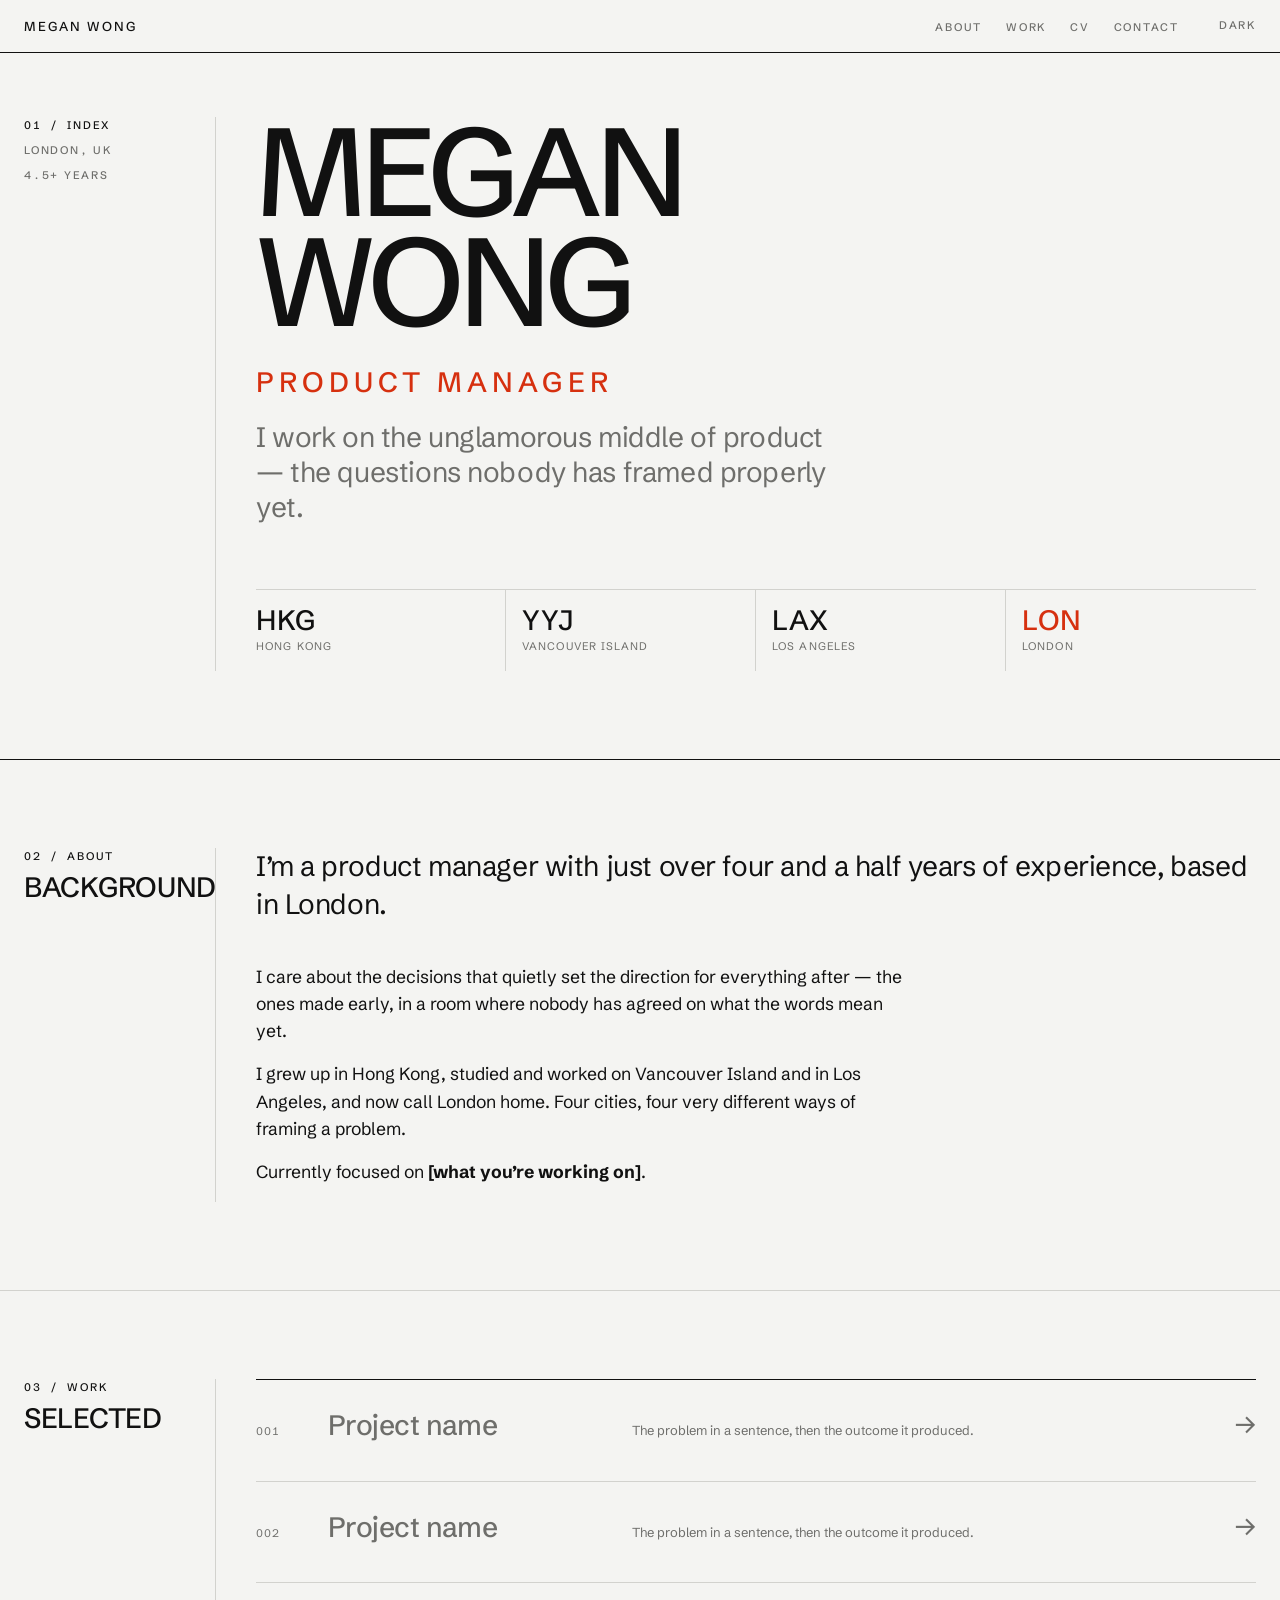
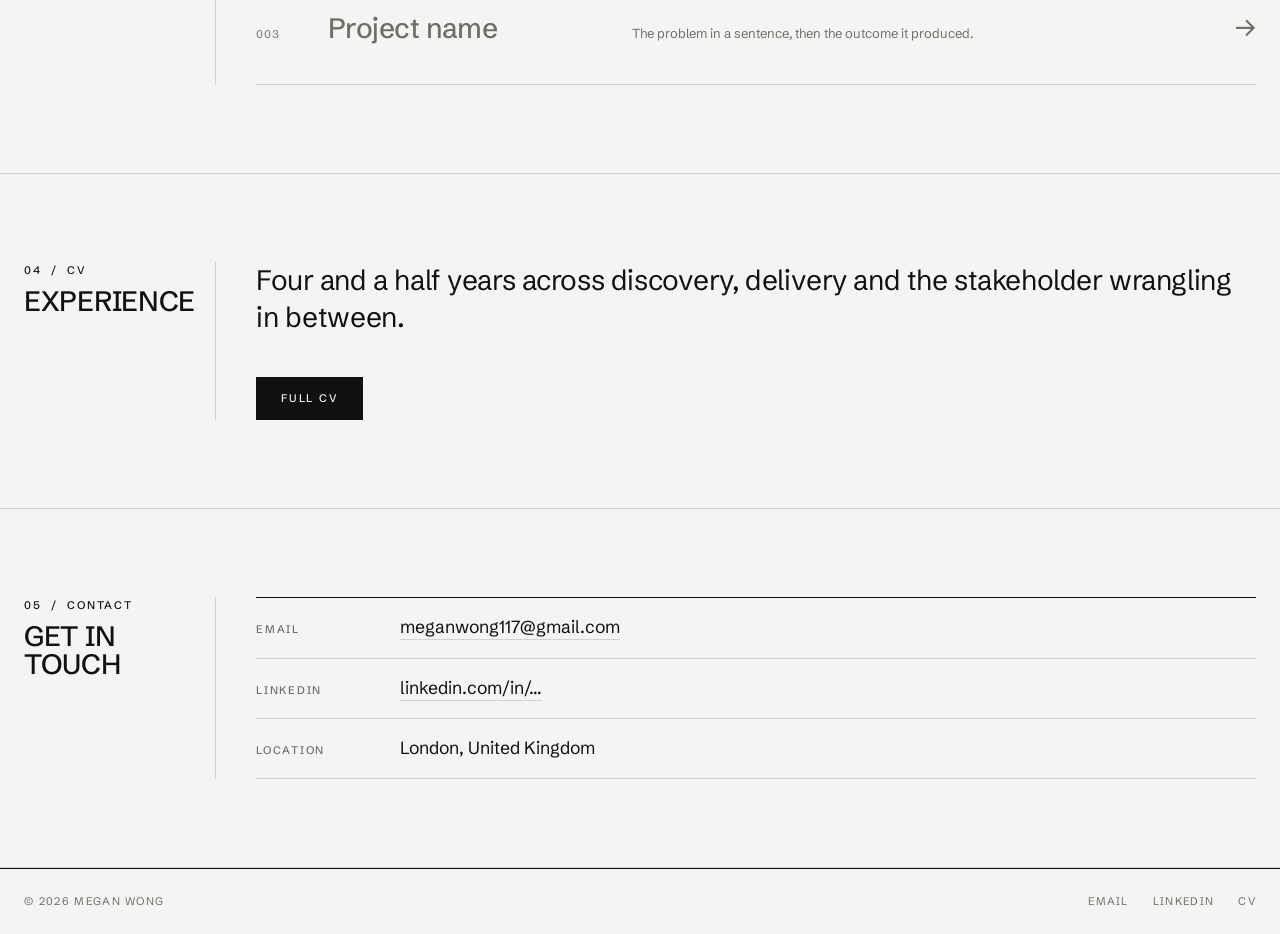
==== commit 0ff0947e: "Make the name the headline, not the job title On a personal site the name should lead. It was buried" ====
--- a/index.html
+++ b/index.html
@@ -117,9 +117,11 @@
 
           <div class="split__body">
             <h1 class="hero__display">
-              <span>Product</span>
-              <span class="is-accent">Manager</span>
+              <span>Megan</span>
+              <span>Wong</span>
             </h1>
+
+            <p class="hero__role">Product Manager</p>
 
             <p class="hero__lede">
               <!-- TODO: replace with your own one-liner -->
--- a/assets/css/style.css
+++ b/assets/css/style.css
@@ -417,12 +417,19 @@
   display: block;
 }
 
-.hero__display .is-accent {
+/* The name is the headline; the role is the designation beneath it. */
+
+.hero__role {
+  margin-top: var(--space-m);
+  font-size: var(--t-l);
+  font-weight: 500;
+  letter-spacing: 0.18em;
+  text-transform: uppercase;
   color: var(--accent);
 }
 
 .hero__lede {
-  margin-top: var(--space-m);
+  margin-top: var(--space-s);
   max-width: 34ch;
   font-size: var(--t-l);
   line-height: 1.25;
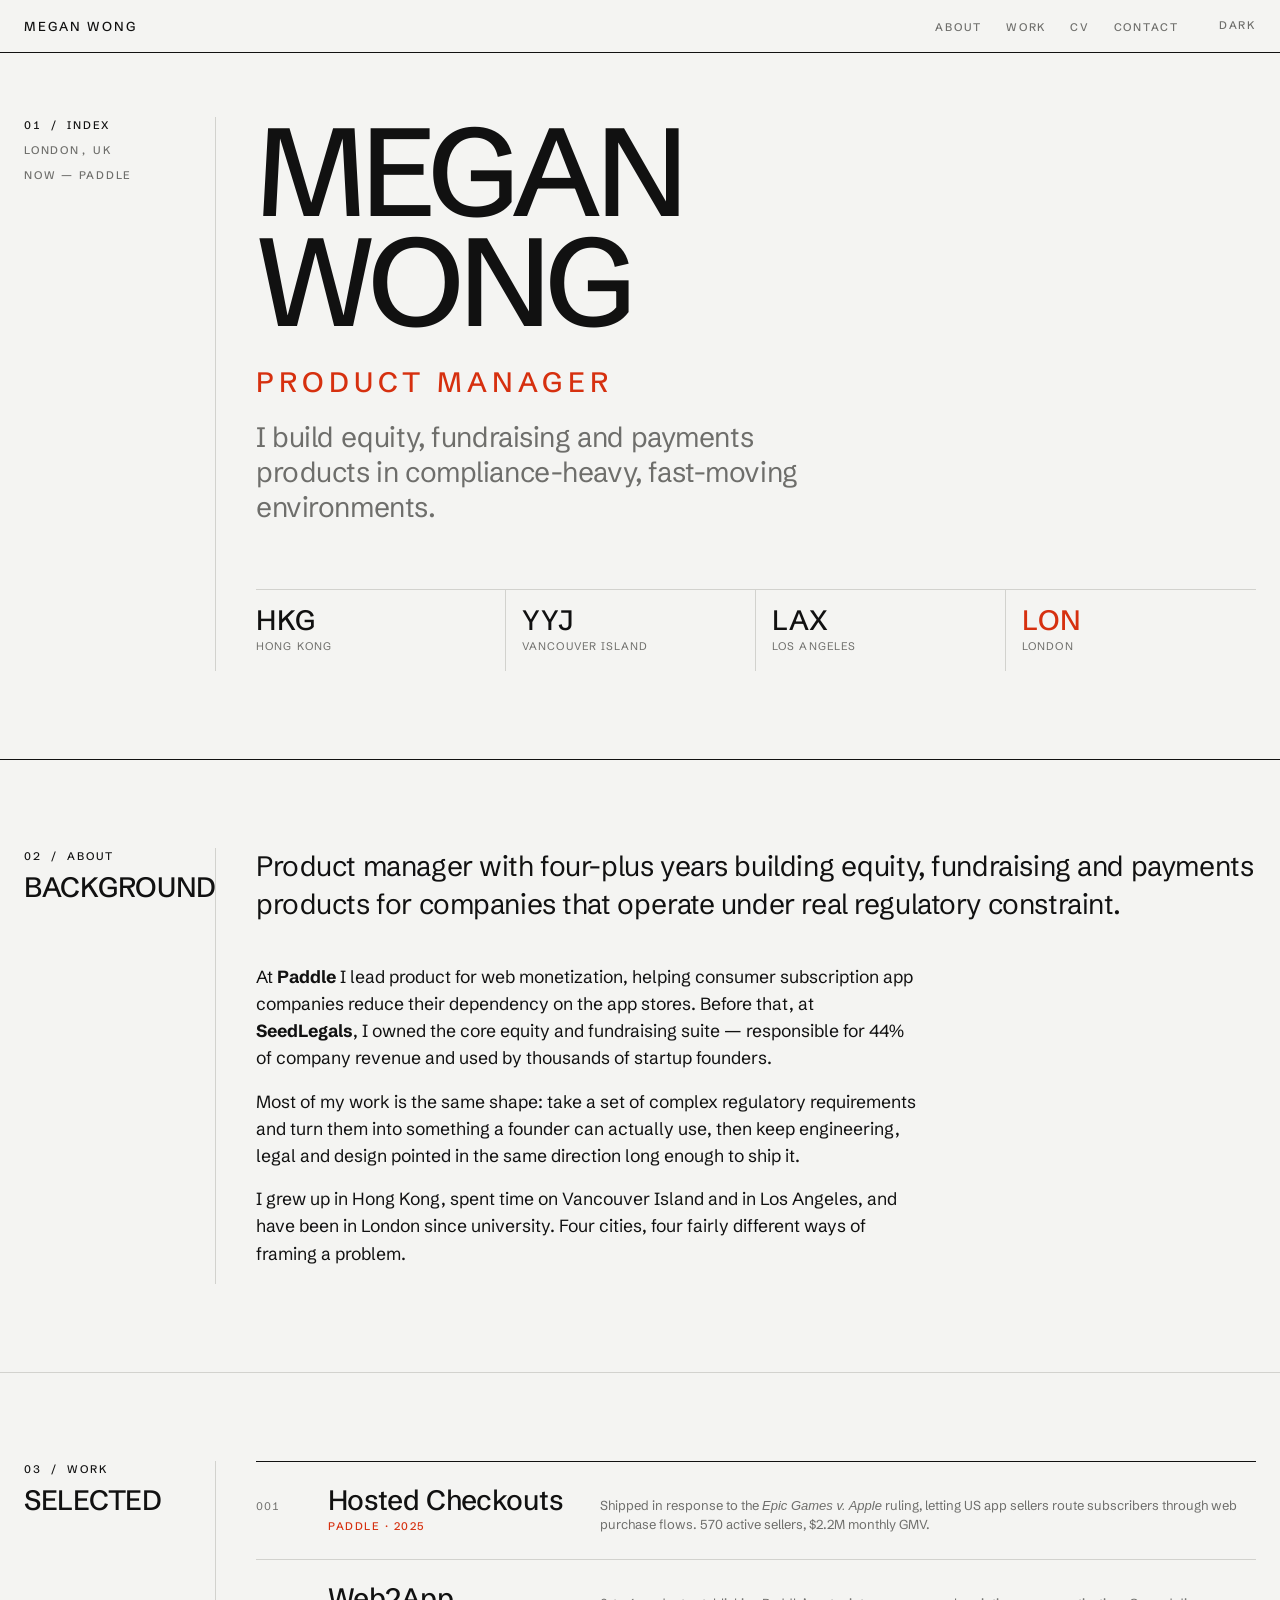
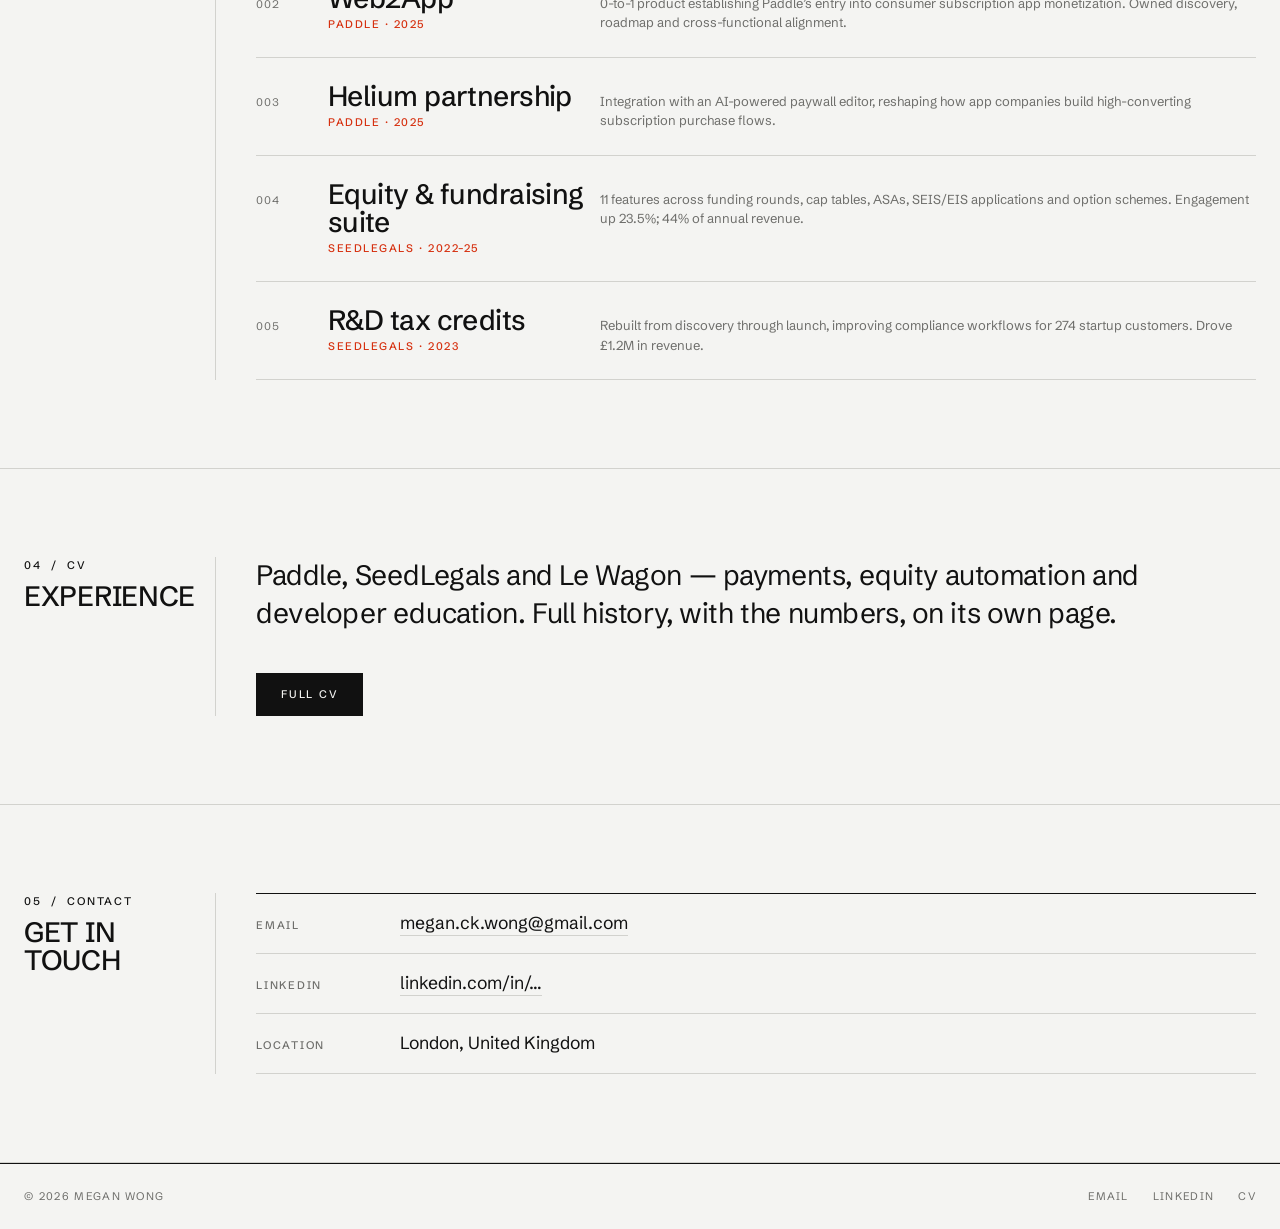
==== commit cffe25ef: "Populate both pages from the CV Replaces every placeholder with real content.  Home: - About rewritt" ====
--- a/index.html
+++ b/index.html
@@ -7,7 +7,7 @@
     <title>Megan Wong — Product Manager, London</title>
     <meta
       name="description"
-      content="Megan Wong is a product manager based in London, UK, by way of Hong Kong, Vancouver Island and Los Angeles."
+      content="Megan Wong is a product manager in London building equity, fundraising and payments products. Currently at Paddle, previously SeedLegals."
     />
     <link rel="canonical" href="https://meganwong.me/" />
 
@@ -16,7 +16,7 @@
     <meta property="og:title" content="Megan Wong — Product Manager, London" />
     <meta
       property="og:description"
-      content="Product manager based in London, UK, by way of Hong Kong, Vancouver Island and Los Angeles."
+      content="Product manager in London building equity, fundraising and payments products. Currently at Paddle, previously SeedLegals."
     />
     <meta property="og:url" content="https://meganwong.me/" />
     <meta property="og:locale" content="en_GB" />
@@ -24,7 +24,7 @@
     <meta name="twitter:title" content="Megan Wong — Product Manager, London" />
     <meta
       name="twitter:description"
-      content="Product manager based in London, UK, by way of Hong Kong, Vancouver Island and Los Angeles."
+      content="Product manager in London building equity, fundraising and payments products. Currently at Paddle, previously SeedLegals."
     />
 
     <meta name="theme-color" content="#f4f4f2" media="(prefers-color-scheme: light)" />
@@ -62,6 +62,15 @@
         "name": "Megan Wong",
         "url": "https://meganwong.me/",
         "jobTitle": "Product Manager",
+        "email": "mailto:megan.ck.wong@gmail.com",
+        "worksFor": {
+          "@type": "Organization",
+          "name": "Paddle"
+        },
+        "alumniOf": {
+          "@type": "CollegeOrUniversity",
+          "name": "University College London"
+        },
         "address": {
           "@type": "PostalAddress",
           "addressLocality": "London",
@@ -112,7 +121,7 @@
           <div class="split__label hero__label">
             <span class="meta meta--ink">01 &nbsp;/&nbsp; Index</span>
             <span class="meta">London, UK</span>
-            <span class="meta">4.5+ years</span>
+            <span class="meta">Now &mdash; Paddle</span>
           </div>
 
           <div class="split__body">
@@ -124,9 +133,8 @@
             <p class="hero__role">Product Manager</p>
 
             <p class="hero__lede">
-              <!-- TODO: replace with your own one-liner -->
-              I work on the unglamorous middle of product — the questions nobody
-              has framed properly yet.
+              I build equity, fundraising and payments products in
+              compliance-heavy, fast-moving environments.
             </p>
 
             <ul class="trail" aria-label="Places I have lived">
@@ -160,26 +168,30 @@
           </div>
 
           <div class="split__body">
-            <!-- TODO: replace with Megan's own words -->
             <p class="band__intro">
-              I&rsquo;m a product manager with just over four and a half years of
-              experience, based in London.
+              Product manager with four-plus years building equity, fundraising and
+              payments products for companies that operate under real regulatory
+              constraint.
             </p>
 
             <div class="prose stack">
               <p>
-                I care about the decisions that quietly set the direction for
-                everything after — the ones made early, in a room where nobody has
-                agreed on what the words mean yet.
+                At <strong>Paddle</strong> I lead product for web monetization,
+                helping consumer subscription app companies reduce their dependency
+                on the app stores. Before that, at <strong>SeedLegals</strong>, I
+                owned the core equity and fundraising suite &mdash; responsible for
+                44% of company revenue and used by thousands of startup founders.
               </p>
               <p>
-                I grew up in Hong Kong, studied and worked on Vancouver Island and
-                in Los Angeles, and now call London home. Four cities, four very
-                different ways of framing a problem.
+                Most of my work is the same shape: take a set of complex regulatory
+                requirements and turn them into something a founder can actually
+                use, then keep engineering, legal and design pointed in the same
+                direction long enough to ship it.
               </p>
               <p>
-                <!-- TODO: what you're working on now -->
-                Currently focused on <strong>[what you&rsquo;re working on]</strong>.
+                I grew up in Hong Kong, spent time on Vancouver Island and in Los
+                Angeles, and have been in London since university. Four cities, four
+                fairly different ways of framing a problem.
               </p>
             </div>
           </div>
@@ -195,40 +207,77 @@
           </div>
 
           <div class="split__body">
-            <!-- TODO: replace each row. Drop .row--pending once real.
-                 Wrap the inner div in <a class="row__link" href="..."> when
-                 there is somewhere to link to. -->
             <ol class="rows">
-              <li class="row row--pending">
+              <li class="row">
                 <div class="row__inner">
                   <span class="row__num">001</span>
-                  <h3 class="row__title">Project name</h3>
-                  <p class="row__desc">
-                    The problem in a sentence, then the outcome it produced.
-                  </p>
-                  <span class="row__arrow" aria-hidden="true">&rarr;</span>
-                </div>
-              </li>
-
-              <li class="row row--pending">
+                  <div>
+                    <h3 class="row__title">Hosted Checkouts</h3>
+                    <span class="row__org">Paddle &middot; 2025</span>
+                  </div>
+                  <p class="row__desc">
+                    Shipped in response to the <em>Epic Games v. Apple</em> ruling,
+                    letting US app sellers route subscribers through web purchase
+                    flows. 570 active sellers, $2.2M monthly GMV.
+                  </p>
+                </div>
+              </li>
+
+              <li class="row">
                 <div class="row__inner">
                   <span class="row__num">002</span>
-                  <h3 class="row__title">Project name</h3>
-                  <p class="row__desc">
-                    The problem in a sentence, then the outcome it produced.
-                  </p>
-                  <span class="row__arrow" aria-hidden="true">&rarr;</span>
-                </div>
-              </li>
-
-              <li class="row row--pending">
+                  <div>
+                    <h3 class="row__title">Web2App</h3>
+                    <span class="row__org">Paddle &middot; 2025</span>
+                  </div>
+                  <p class="row__desc">
+                    0-to-1 product establishing Paddle&rsquo;s entry into consumer
+                    subscription app monetization. Owned discovery, roadmap and
+                    cross-functional alignment.
+                  </p>
+                </div>
+              </li>
+
+              <li class="row">
                 <div class="row__inner">
                   <span class="row__num">003</span>
-                  <h3 class="row__title">Project name</h3>
-                  <p class="row__desc">
-                    The problem in a sentence, then the outcome it produced.
-                  </p>
-                  <span class="row__arrow" aria-hidden="true">&rarr;</span>
+                  <div>
+                    <h3 class="row__title">Helium partnership</h3>
+                    <span class="row__org">Paddle &middot; 2025</span>
+                  </div>
+                  <p class="row__desc">
+                    Integration with an AI-powered paywall editor, reshaping how app
+                    companies build high-converting subscription purchase flows.
+                  </p>
+                </div>
+              </li>
+
+              <li class="row">
+                <div class="row__inner">
+                  <span class="row__num">004</span>
+                  <div>
+                    <h3 class="row__title">Equity &amp; fundraising suite</h3>
+                    <span class="row__org">SeedLegals &middot; 2022&ndash;25</span>
+                  </div>
+                  <p class="row__desc">
+                    11 features across funding rounds, cap tables, ASAs, SEIS/EIS
+                    applications and option schemes. Engagement up 23.5%; 44% of
+                    annual revenue.
+                  </p>
+                </div>
+              </li>
+
+              <li class="row">
+                <div class="row__inner">
+                  <span class="row__num">005</span>
+                  <div>
+                    <h3 class="row__title">R&amp;D tax credits</h3>
+                    <span class="row__org">SeedLegals &middot; 2023</span>
+                  </div>
+                  <p class="row__desc">
+                    Rebuilt from discovery through launch, improving compliance
+                    workflows for 274 startup customers. Drove &pound;1.2M in revenue.
+                  </p>
                 </div>
               </li>
             </ol>
@@ -246,8 +295,8 @@
 
           <div class="split__body">
             <p class="band__intro">
-              Four and a half years across discovery, delivery and the stakeholder
-              wrangling in between.
+              Paddle, SeedLegals and Le Wagon &mdash; payments, equity automation and
+              developer education. Full history, with the numbers, on its own page.
             </p>
 
             <div class="button-row">
@@ -275,8 +324,8 @@
               <div class="table__row">
                 <dt class="meta">Email</dt>
                 <dd class="table__value">
-                  <a class="link" href="mailto:meganwong117@gmail.com">
-                    meganwong117@gmail.com
+                  <a class="link" href="mailto:megan.ck.wong@gmail.com">
+                    megan.ck.wong@gmail.com
                   </a>
                 </dd>
               </div>
@@ -304,7 +353,7 @@
         <span>&copy; <span data-year>2026</span> Megan Wong</span>
 
         <ul class="site-footer__links">
-          <li><a href="mailto:meganwong117@gmail.com">Email</a></li>
+          <li><a href="mailto:megan.ck.wong@gmail.com">Email</a></li>
           <!-- TODO: replace with your LinkedIn URL -->
           <li><a href="https://www.linkedin.com/in/" rel="me noopener">LinkedIn</a></li>
           <li><a href="/cv/">CV</a></li>
--- a/assets/css/style.css
+++ b/assets/css/style.css
@@ -551,9 +551,13 @@
 }
 
 @media (min-width: 48em) {
-  .row__link,
   .row__inner {
-    grid-template-columns: 3.5rem minmax(0, 18rem) minmax(0, 1fr) 2rem;
+    grid-template-columns: 3.5rem minmax(0, 16rem) minmax(0, 1fr);
+  }
+
+  /* Linked rows reserve a trailing column for the arrow */
+  .row__link {
+    grid-template-columns: 3.5rem minmax(0, 16rem) minmax(0, 1fr) 2rem;
   }
 }
 
@@ -567,6 +571,16 @@
 .row__title {
   font-size: var(--t-l);
   letter-spacing: -0.02em;
+}
+
+.row__org {
+  display: block;
+  margin-top: var(--space-3xs);
+  font-size: var(--t-xs);
+  font-weight: 500;
+  letter-spacing: 0.14em;
+  text-transform: uppercase;
+  color: var(--accent);
 }
 
 .row__desc {
@@ -791,6 +805,14 @@
   color: var(--accent);
 }
 
+/* Company context — valuation, backers, one line of framing */
+.role__note {
+  margin: var(--space-3xs) 0 0;
+  font-size: var(--t-xs);
+  letter-spacing: 0.06em;
+  color: var(--muted);
+}
+
 .role__points {
   margin-top: var(--space-s);
   display: grid;
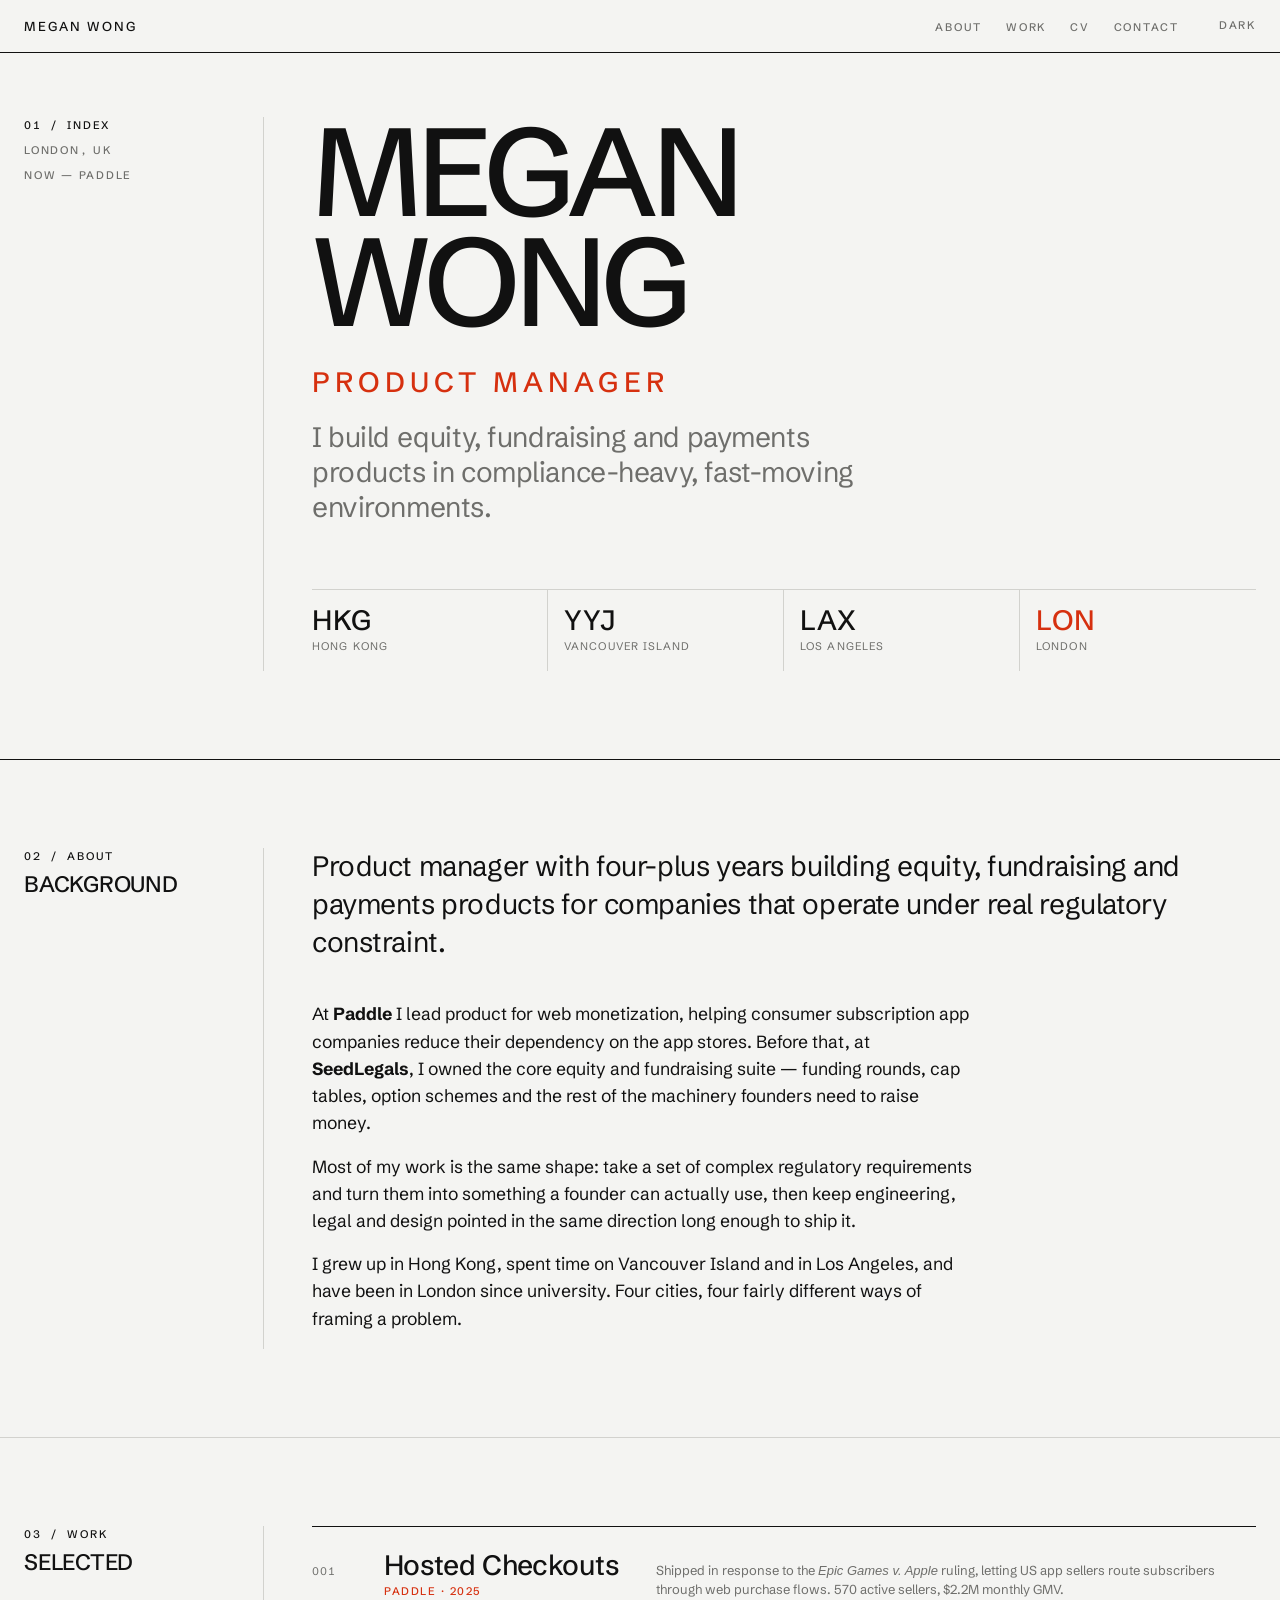
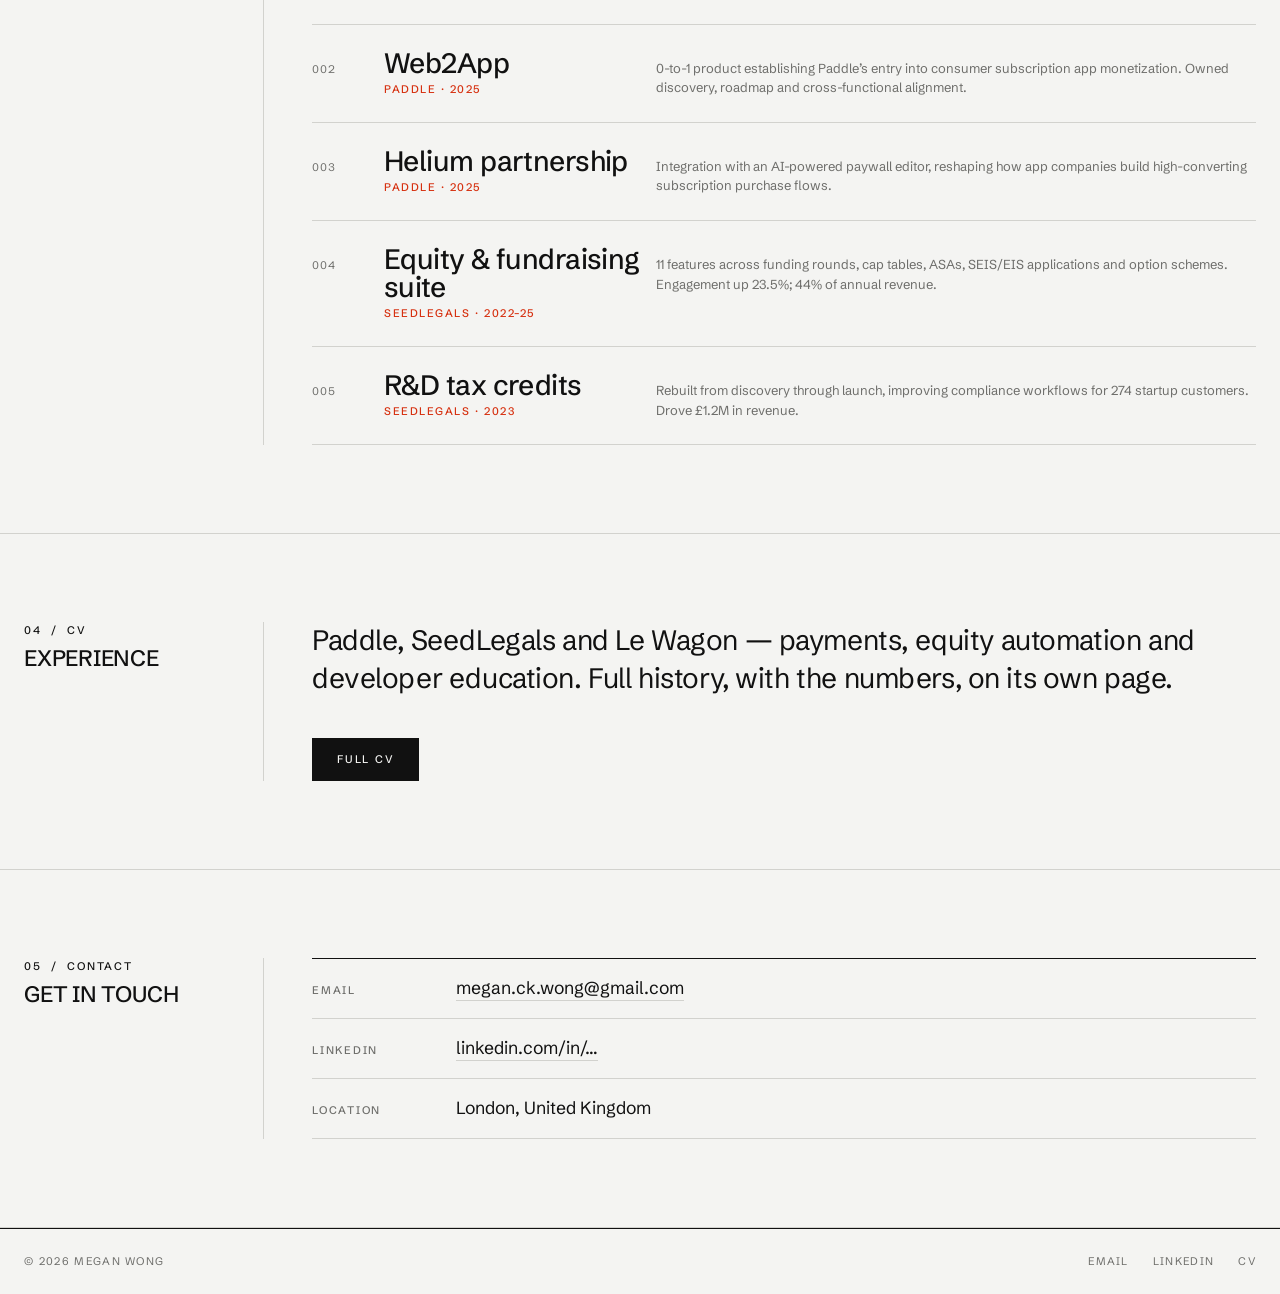
==== commit dfaa1d3c: "Drop metrics from the About overview Removes "responsible for 44% of company revenue and used by tho" ====
--- a/index.html
+++ b/index.html
@@ -179,8 +179,9 @@
                 At <strong>Paddle</strong> I lead product for web monetization,
                 helping consumer subscription app companies reduce their dependency
                 on the app stores. Before that, at <strong>SeedLegals</strong>, I
-                owned the core equity and fundraising suite &mdash; responsible for
-                44% of company revenue and used by thousands of startup founders.
+                owned the core equity and fundraising suite &mdash; funding rounds,
+                cap tables, option schemes and the rest of the machinery founders
+                need to raise money.
               </p>
               <p>
                 Most of my work is the same shape: take a set of complex regulatory
--- a/assets/css/style.css
+++ b/assets/css/style.css
@@ -55,7 +55,10 @@
   --page: 84rem;
   --measure: 60ch;
 
-  --label-col: 12rem;
+  /* Label column must hold the longest band title ("BACKGROUND") with
+     clear air before the vertical rule. --gutter is that air. */
+  --label-col: 15rem;
+  --gutter: 3rem;
 
   color-scheme: light;
 }
@@ -201,12 +204,12 @@
   }
 
   .split__label {
-    padding-right: var(--space-l);
+    padding-right: var(--gutter);
     border-right: 1px solid var(--rule);
   }
 
   .split__body {
-    padding-left: var(--space-l);
+    padding-left: var(--gutter);
   }
 }
 
@@ -505,11 +508,14 @@
   }
 }
 
+/* Sized to fit the longest title inside --label-col minus --gutter, so it
+   can never crowd the vertical rule. Break-word is the backstop. */
 .band__title {
   margin-top: var(--space-2xs);
-  font-size: var(--t-l);
+  font-size: clamp(1.15rem, 1rem + 0.55vw, 1.4rem);
   text-transform: uppercase;
   letter-spacing: -0.01em;
+  overflow-wrap: break-word;
 }
 
 @media (min-width: 56em) {
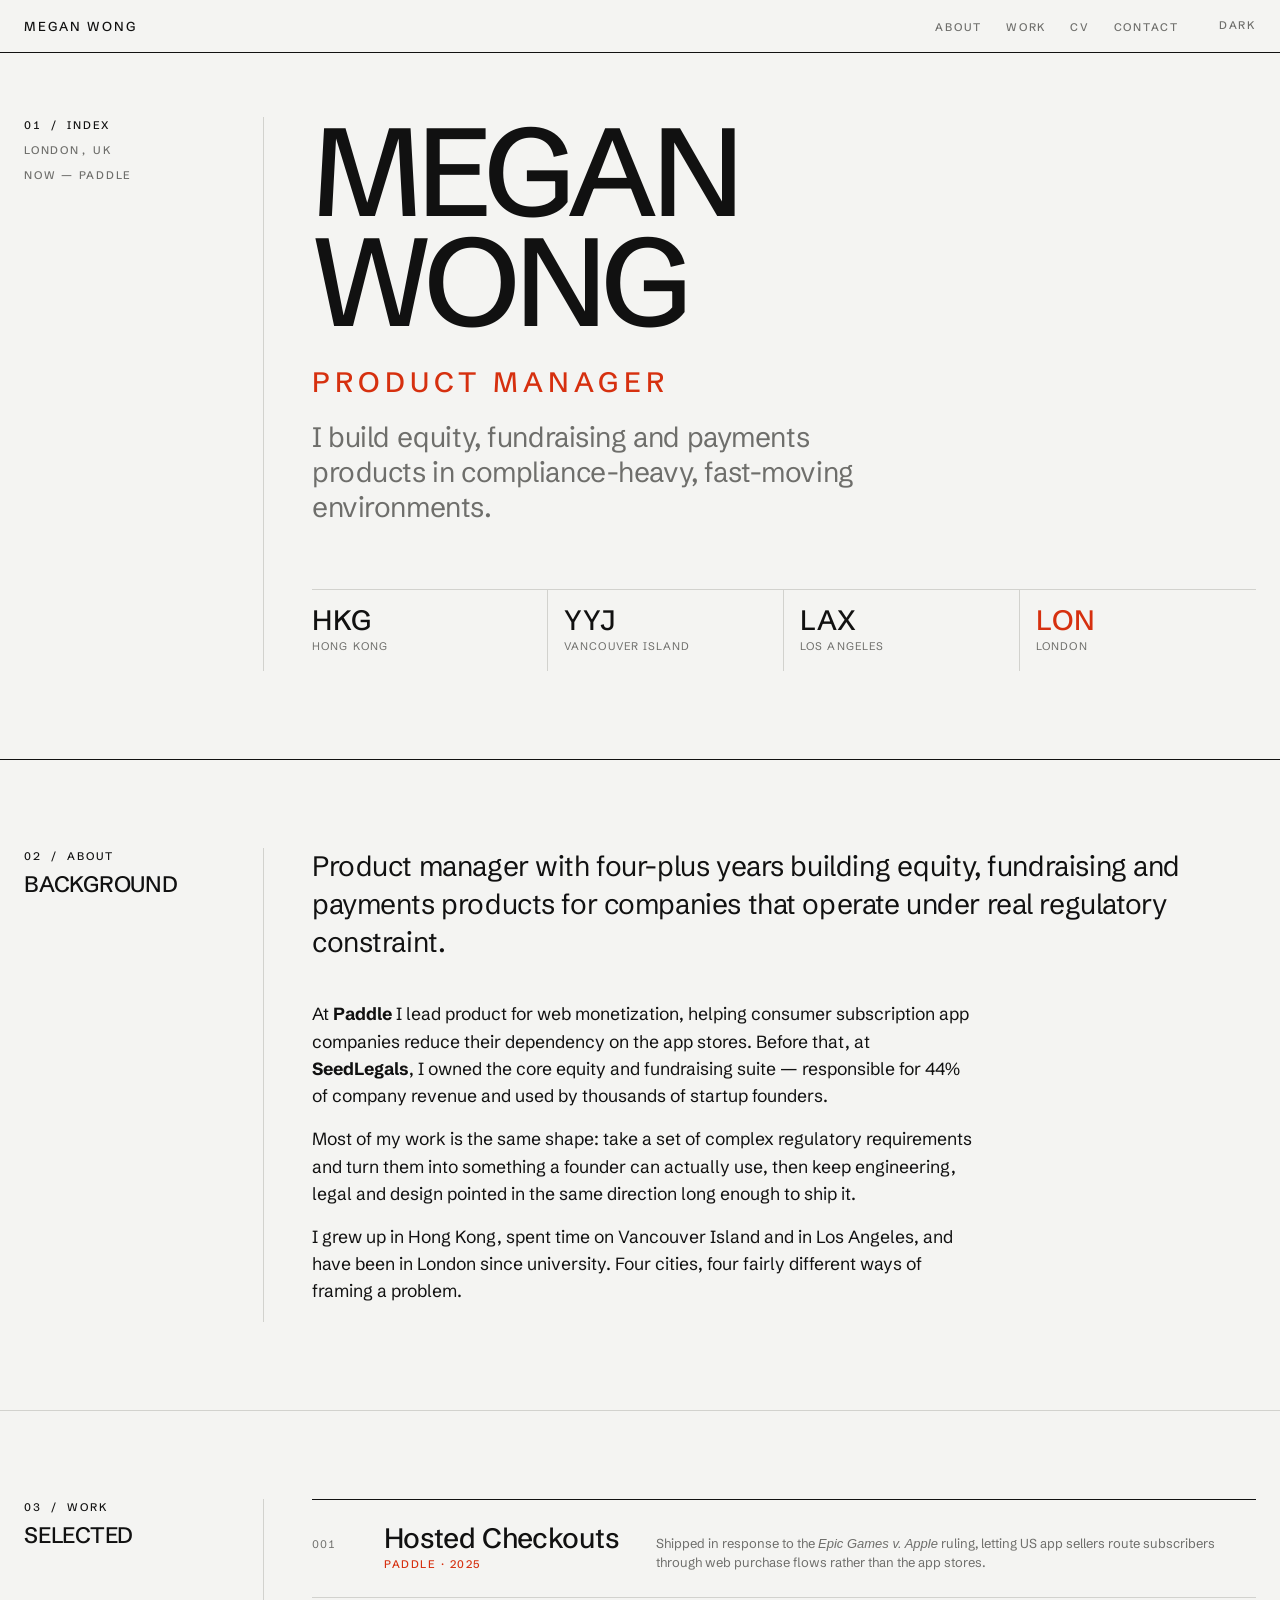
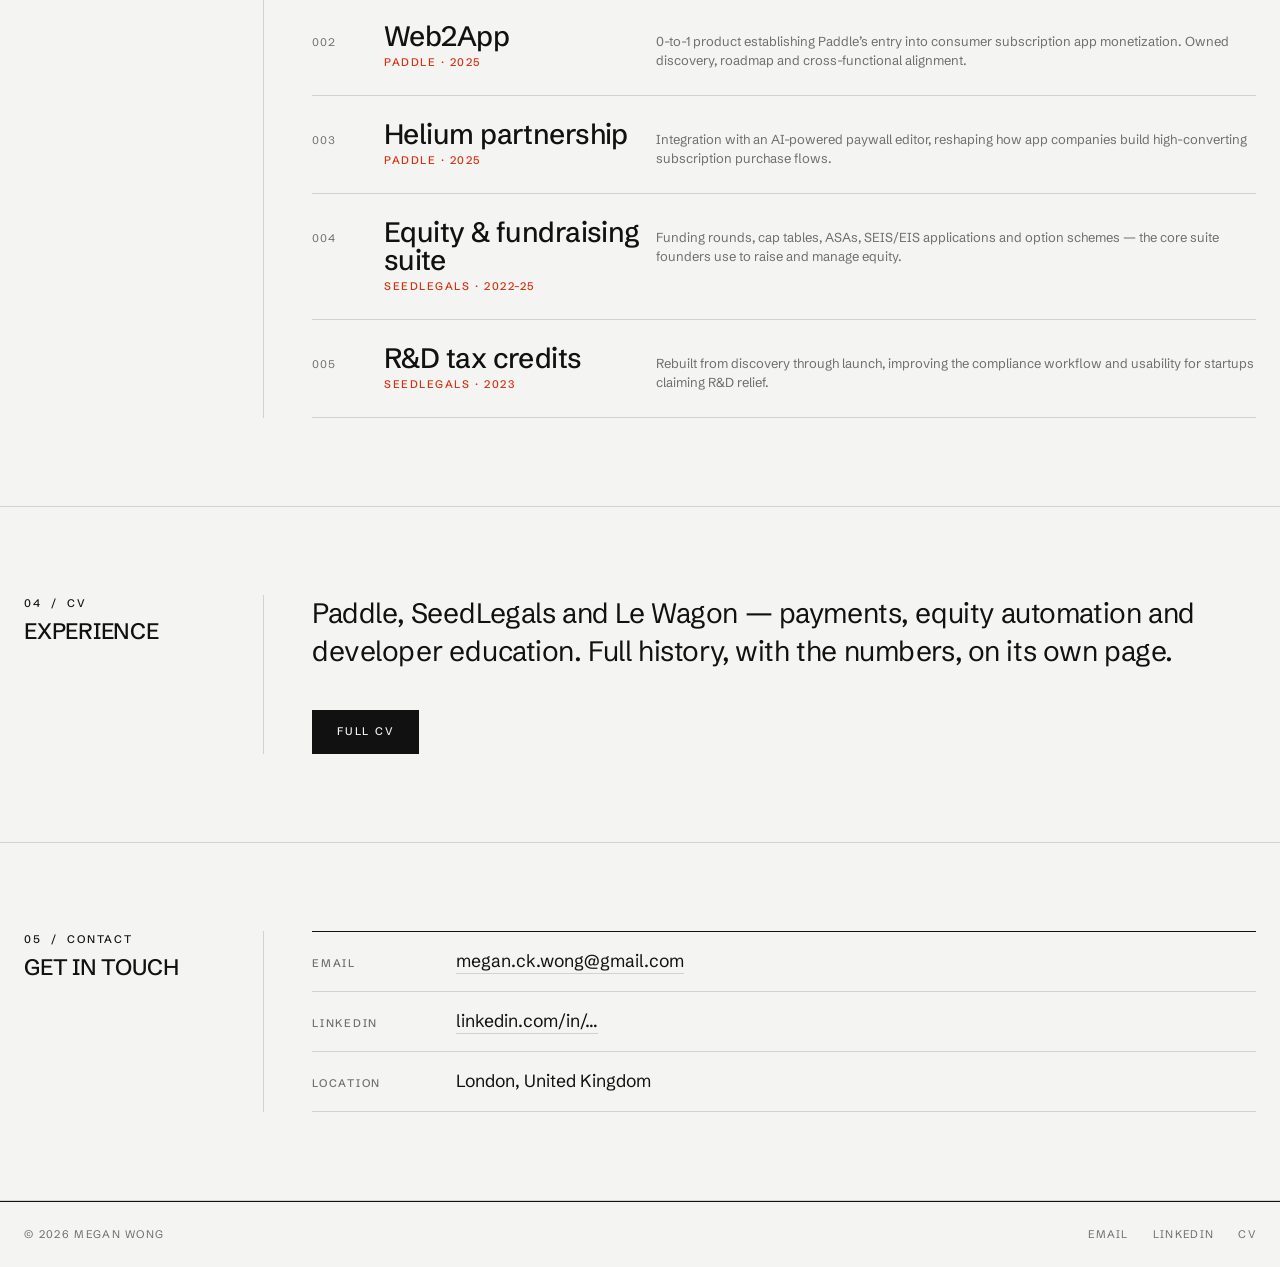
==== commit 4583f381: "Move metrics out of Work, restore the 44% line in About Corrects my previous commit, which stripped " ====
--- a/index.html
+++ b/index.html
@@ -179,9 +179,8 @@
                 At <strong>Paddle</strong> I lead product for web monetization,
                 helping consumer subscription app companies reduce their dependency
                 on the app stores. Before that, at <strong>SeedLegals</strong>, I
-                owned the core equity and fundraising suite &mdash; funding rounds,
-                cap tables, option schemes and the rest of the machinery founders
-                need to raise money.
+                owned the core equity and fundraising suite &mdash; responsible for
+                44% of company revenue and used by thousands of startup founders.
               </p>
               <p>
                 Most of my work is the same shape: take a set of complex regulatory
@@ -219,7 +218,7 @@
                   <p class="row__desc">
                     Shipped in response to the <em>Epic Games v. Apple</em> ruling,
                     letting US app sellers route subscribers through web purchase
-                    flows. 570 active sellers, $2.2M monthly GMV.
+                    flows rather than the app stores.
                   </p>
                 </div>
               </li>
@@ -261,9 +260,9 @@
                     <span class="row__org">SeedLegals &middot; 2022&ndash;25</span>
                   </div>
                   <p class="row__desc">
-                    11 features across funding rounds, cap tables, ASAs, SEIS/EIS
-                    applications and option schemes. Engagement up 23.5%; 44% of
-                    annual revenue.
+                    Funding rounds, cap tables, ASAs, SEIS/EIS applications and
+                    option schemes &mdash; the core suite founders use to raise and
+                    manage equity.
                   </p>
                 </div>
               </li>
@@ -276,8 +275,8 @@
                     <span class="row__org">SeedLegals &middot; 2023</span>
                   </div>
                   <p class="row__desc">
-                    Rebuilt from discovery through launch, improving compliance
-                    workflows for 274 startup customers. Drove &pound;1.2M in revenue.
+                    Rebuilt from discovery through launch, improving the compliance
+                    workflow and usability for startups claiming R&amp;D relief.
                   </p>
                 </div>
               </li>
